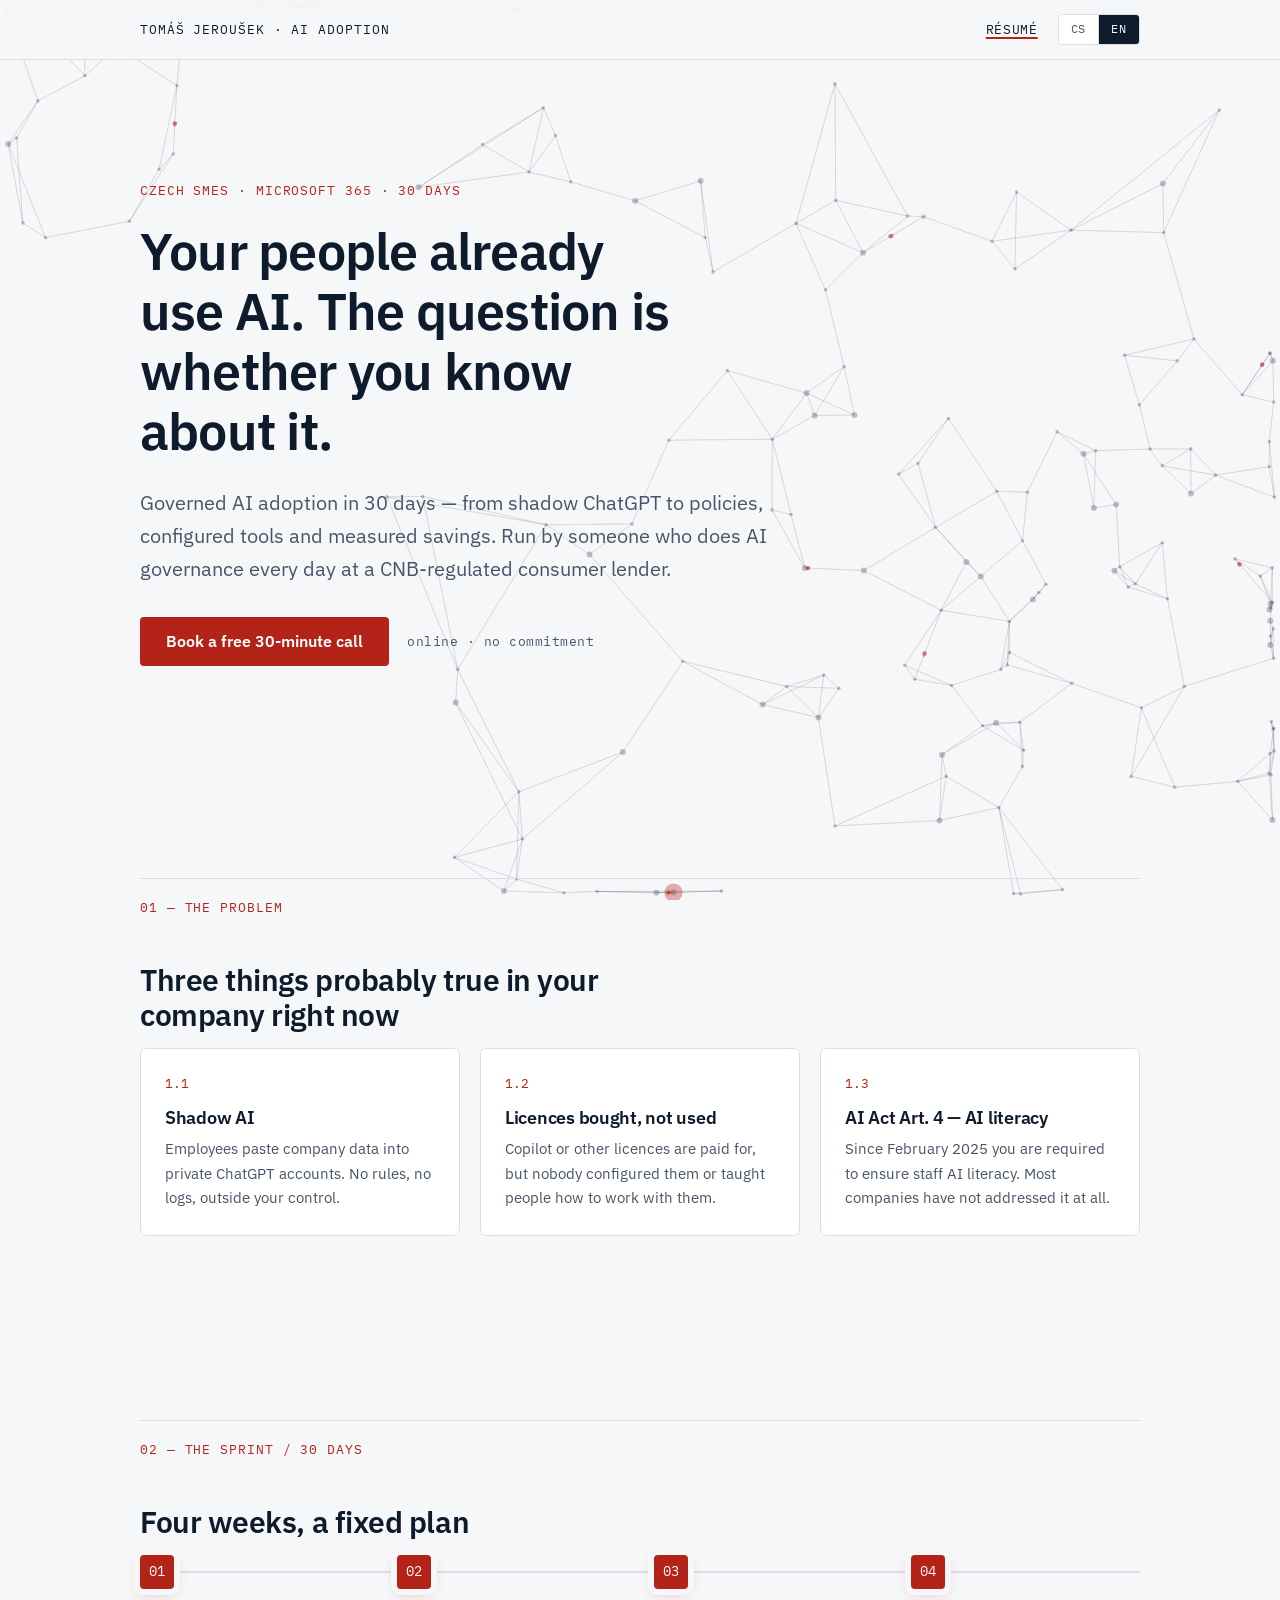
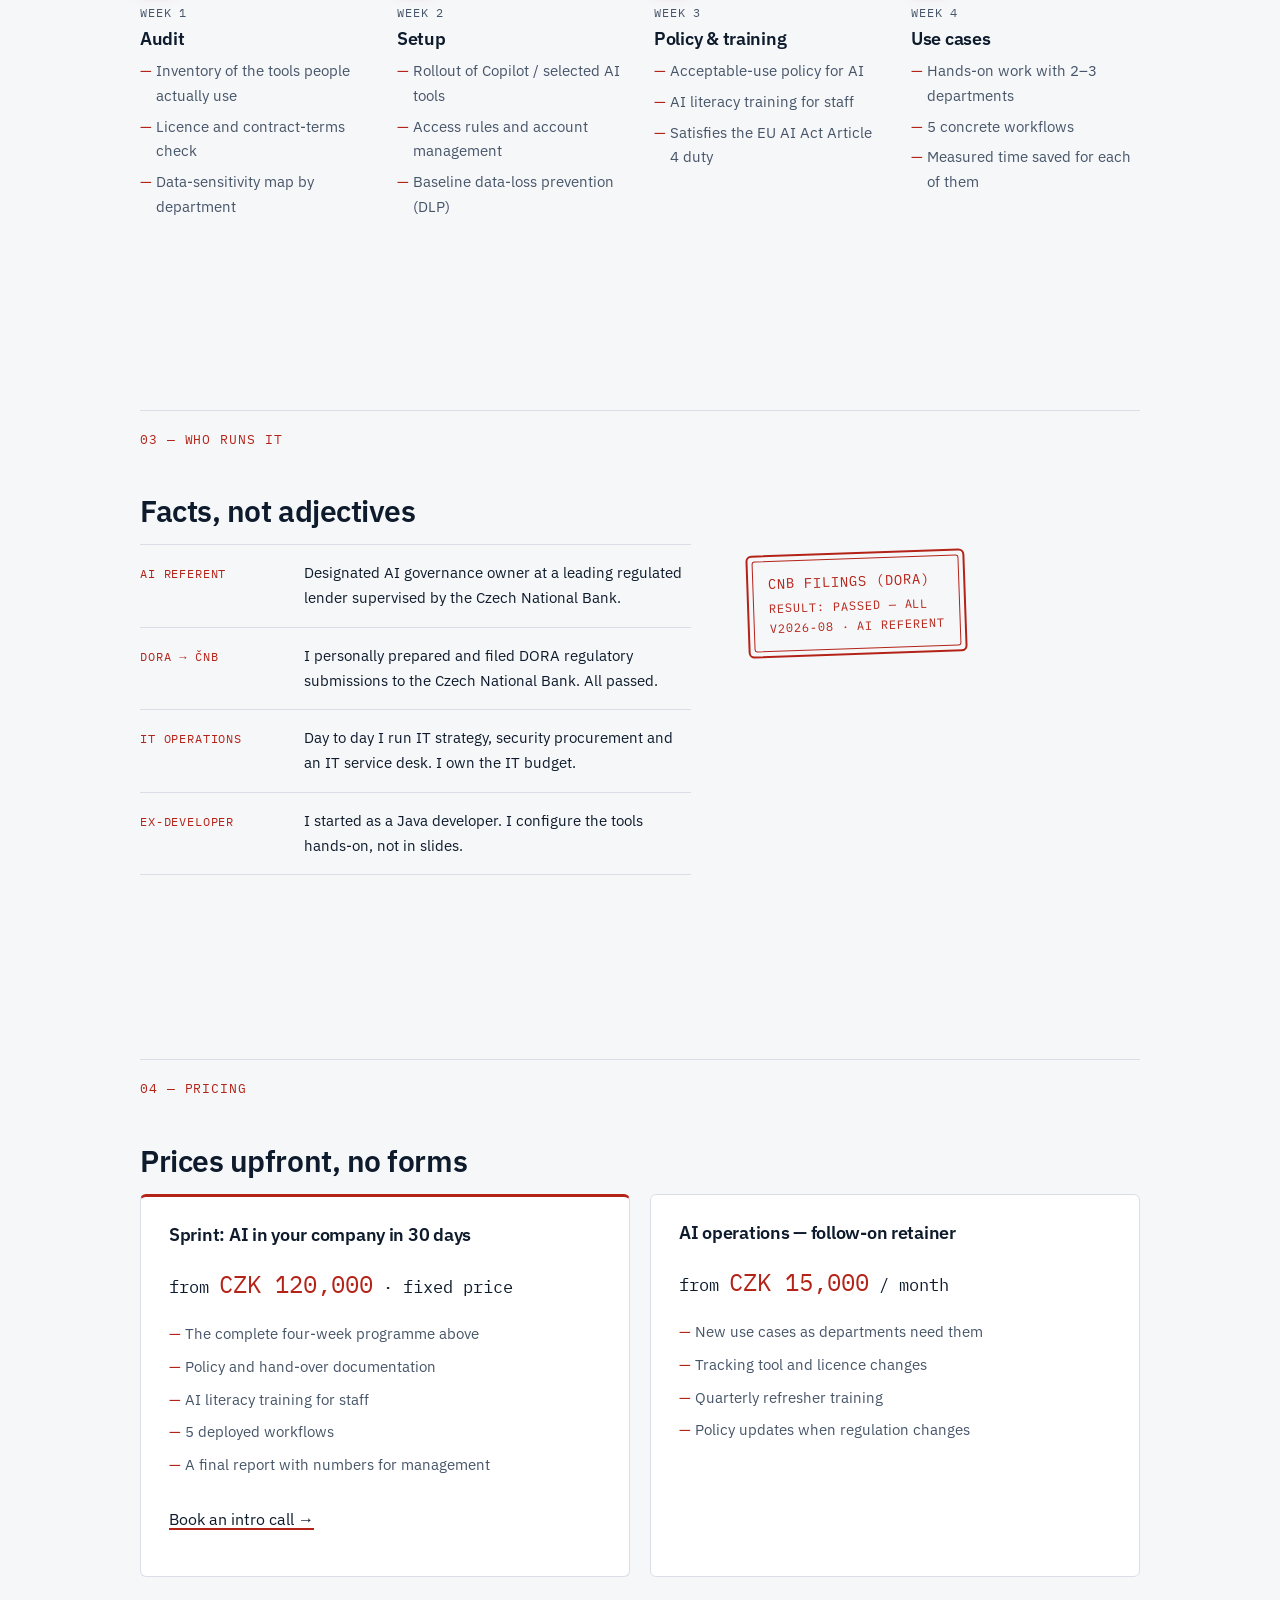
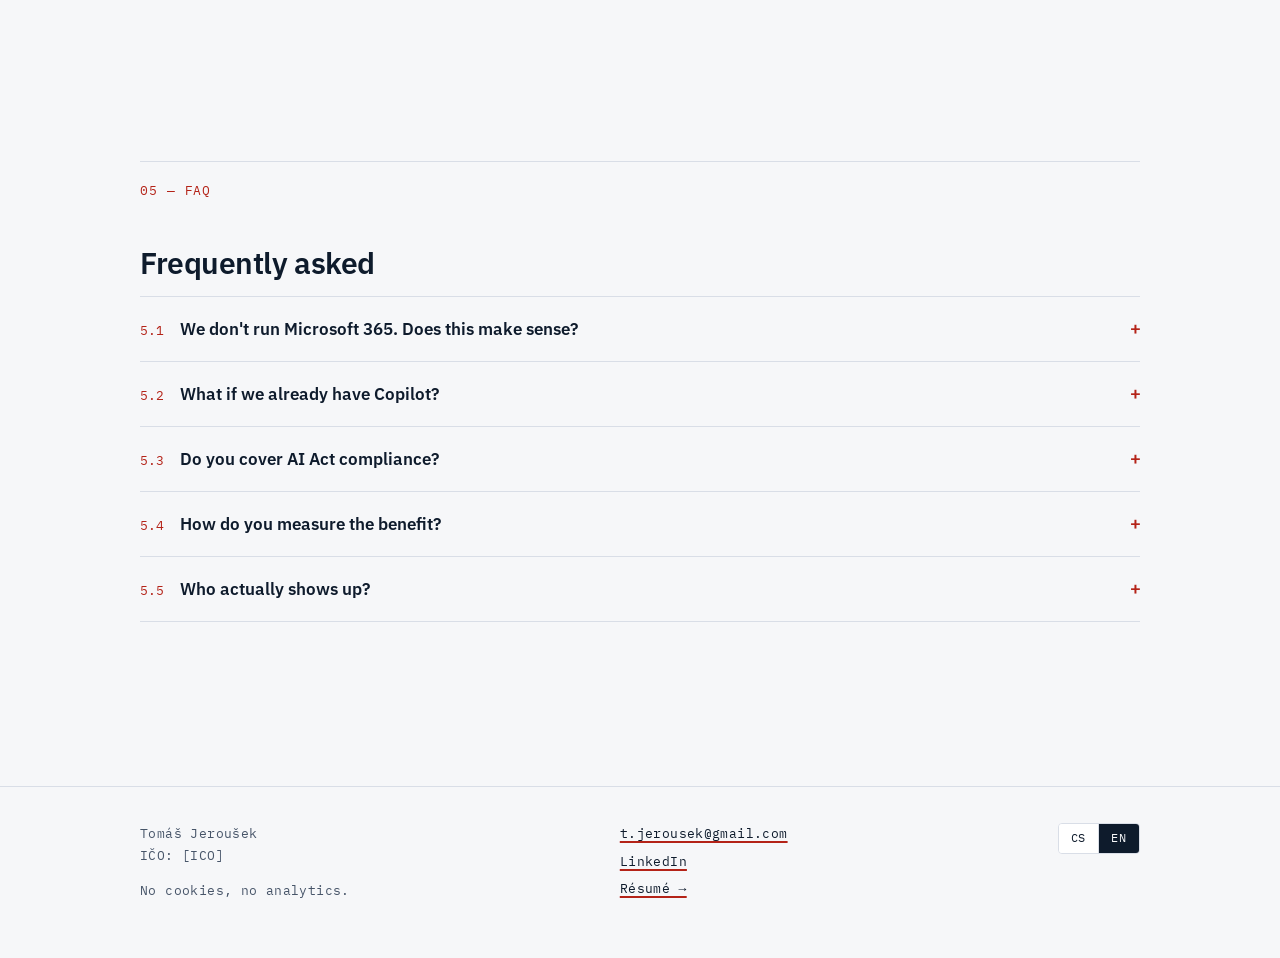
==== en/index.html @ 9163724e "Signature-density neural background; English version on /en/ URLs Background (assets/mind.js): ~2x n" ====
<!DOCTYPE html>
<html lang="en">
<head>
  <meta charset="utf-8">
  <meta name="viewport" content="width=device-width, initial-scale=1">
  <title data-cs="AI ve firmě za 30 dní — Tomáš Jeroušek" data-en="AI in your company in 30 days — Tomáš Jeroušek">AI in your company in 30 days — Tomáš Jeroušek</title>
  <meta name="description" data-cs="Fixní čtyřtýdenní sprint: audit používání AI, nasazení nástrojů a přístupová pravidla, směrnice a školení podle AI Actu, měřitelné use cases. Vede Tomáš Jeroušek, AI Referent ČNB-regulované úvěrové společnosti." data-en="A fixed-price four-week sprint: AI usage audit, tool rollout and access controls, AI Act policy and training, measurable use cases. Run by Tomáš Jeroušek, AI governance owner at a CNB-regulated lender." content="A fixed-price four-week sprint: AI usage audit, tool rollout and access controls, AI Act policy and training, measurable use cases. Run by Tomáš Jeroušek, AI governance owner at a CNB-regulated lender.">
  <meta name="author" content="Tomáš Jeroušek">
  <meta name="theme-color" content="#F6F7F9">
  <link rel="canonical" href="https://adamantinestudios.github.io/personal_web/en/">
  <meta property="og:type" content="website">
  <meta property="og:title" content="AI in your company in 30 days — Tomáš Jeroušek">
  <meta property="og:description" content="A fixed-price four-week sprint: AI usage audit, tool rollout and access controls, AI Act policy and training, measurable use cases. Run by Tomáš Jeroušek, AI governance owner at a CNB-regulated lender.">
  <meta property="og:url" content="https://adamantinestudios.github.io/personal_web/en/">
  <meta property="og:image" content="https://adamantinestudios.github.io/personal_web/og.png">
  <meta property="og:image:width" content="1200">
  <meta property="og:image:height" content="630">
  <meta property="og:image:alt" content="AI in your company in 30 days — Tomáš Jeroušek">
  <meta property="og:locale" content="en_US">
  <meta property="og:locale:alternate" content="cs_CZ">
  <link rel="icon" type="image/svg+xml" href="../favicon.svg">
  <link rel="alternate" hreflang="cs" href="https://adamantinestudios.github.io/personal_web/">
  <link rel="alternate" hreflang="en" href="https://adamantinestudios.github.io/personal_web/en/">
  <link rel="alternate" hreflang="x-default" href="https://adamantinestudios.github.io/personal_web/">
  <link rel="stylesheet" href="../assets/site.css">
  <script type="application/ld+json">
  {
    "@context": "https://schema.org",
    "@graph": [
      {
        "@type": "Person",
        "@id": "https://adamantinestudios.github.io/personal_web/#person",
        "name": "Tomáš Jeroušek",
        "jobTitle": "Konzultant zavádění AI",
        "email": "mailto:t.jerousek@gmail.com",
        "url": "https://adamantinestudios.github.io/personal_web/",
        "knowsLanguage": ["cs", "en"],
        "workLocation": [
          { "@type": "Place", "address": { "@type": "PostalAddress", "addressLocality": "Plzeň", "addressCountry": "CZ" } },
          { "@type": "Place", "address": { "@type": "PostalAddress", "addressLocality": "Praha", "addressCountry": "CZ" } }
        ]
      },
      {
        "@type": "Service",
        "name": "AI ve firmě za 30 dní",
        "serviceType": "Zavedení a governance AI ve firmě",
        "description": "Fixní čtyřtýdenní sprint pro české SME: audit používání AI, nasazení nástrojů, směrnice a školení podle AI Actu, měřitelné use cases.",
        "provider": { "@id": "https://adamantinestudios.github.io/personal_web/#person" },
        "areaServed": { "@type": "Country", "name": "Česko" },
        "inLanguage": "en",
        "offers": [
          {
            "@type": "Offer",
            "name": "Sprint — AI ve firmě za 30 dní",
            "priceSpecification": { "@type": "PriceSpecification", "minPrice": 120000, "priceCurrency": "CZK", "valueAddedTaxIncluded": false }
          },
          {
            "@type": "Offer",
            "name": "AI provoz — měsíční podpora",
            "priceSpecification": { "@type": "UnitPriceSpecification", "minPrice": 15000, "priceCurrency": "CZK", "unitCode": "MON", "valueAddedTaxIncluded": false }
          }
        ]
      }
    ]
  }
  </script>
</head>
<body>
  <canvas id="mind" class="mind" aria-hidden="true"></canvas>
  <a class="skip-link" href="#main"><span lang="cs">Přeskočit na obsah</span><span lang="en">Skip to content</span></a>

  <header class="topbar">
    <div class="container topbar-inner">
      <a class="brand" href="./">Tomáš Jeroušek · AI adoption</a>
      <nav class="topbar-nav" aria-label="Hlavní navigace / Main navigation">
        <a href="cv.html"><span lang="cs">Profesní CV</span><span lang="en">Résumé</span></a>
        <nav class="lang-switch" aria-label="Jazyk / Language">
          <a data-lang-link="cs" href="../">CS</a>
          <a data-lang-link="en" href="./" aria-current="true">EN</a>
        </nav>
      </nav>
    </div>
  </header>

  <main id="main">

    <!-- 1 · Hero -->
    <section class="hero">
      <div class="container">
        <span class="label"><span lang="cs">České SME · Microsoft 365 · 30 dní</span><span lang="en">Czech SMEs · Microsoft 365 · 30 days</span></span>
        <h1><span lang="cs">Vaši lidé už AI používají. Otázka je, jestli o&nbsp;tom víte.</span><span lang="en">Your people already use AI. The question is whether you know about it.</span></h1>
        <p class="hero-sub" lang="cs">Řízené zavedení AI do firmy za 30 dní — od stínového ChatGPT k&nbsp;pravidlům, nastaveným nástrojům a měřitelným úsporám. Vede člověk, který AI governance denně dělá v&nbsp;ČNB-regulované úvěrové společnosti.</p>
        <p class="hero-sub" lang="en">Governed AI adoption in 30 days — from shadow ChatGPT to policies, configured tools and measured savings. Run by someone who does AI governance every day at a CNB-regulated consumer lender.</p>
        <div class="hero-cta">
          <a class="btn" href="[CALENDLY_URL]"><span lang="cs">Rezervovat 30 minut zdarma</span><span lang="en">Book a free 30-minute call</span></a>
          <span class="hero-note"><span lang="cs">online · bez závazku</span><span lang="en">online · no commitment</span></span>
        </div>
      </div>
    </section>

    <!-- 2 · Problem -->
    <section class="section" aria-labelledby="h-problem">
      <div class="container">
        <div class="section-head">
          <span class="label"><span lang="cs">01 — Problém</span><span lang="en">01 — The problem</span></span>
        </div>
        <h2 id="h-problem"><span lang="cs">Tři věci, které teď pravděpodobně platí i&nbsp;u&nbsp;vás</span><span lang="en">Three things probably true in your company right now</span></h2>
        <ul class="cards-3">
          <li class="card">
            <span class="num">1.1</span>
            <h3><span lang="cs">Stínová AI</span><span lang="en">Shadow AI</span></h3>
            <p lang="cs">Zaměstnanci vkládají firemní data do soukromých ChatGPT účtů. Bez pravidel, bez logů, mimo vaši kontrolu.</p>
            <p lang="en">Employees paste company data into private ChatGPT accounts. No rules, no logs, outside your control.</p>
          </li>
          <li class="card">
            <span class="num">1.2</span>
            <h3><span lang="cs">Zaplacené licence leží ladem</span><span lang="en">Licences bought, not used</span></h3>
            <p lang="cs">Copilot nebo jiné licence jsou nakoupené, ale nikdo je nenastavil a nenaučil lidi s nimi pracovat.</p>
            <p lang="en">Copilot or other licences are paid for, but nobody configured them or taught people how to work with them.</p>
          </li>
          <li class="card">
            <span class="num">1.3</span>
            <h3><span lang="cs">AI Act čl. 4 — AI gramotnost</span><span lang="en">AI Act Art. 4 — AI literacy</span></h3>
            <p lang="cs">Od února 2025 máte povinnost zajistit AI gramotnost zaměstnanců. Většina firem ji zatím nijak neřeší.</p>
            <p lang="en">Since February 2025 you are required to ensure staff AI literacy. Most companies have not addressed it at all.</p>
          </li>
        </ul>
      </div>
    </section>

    <!-- 3 · Sprint -->
    <section class="section" aria-labelledby="h-sprint">
      <div class="container">
        <div class="section-head">
          <span class="label"><span lang="cs">02 — Sprint / 30 dní</span><span lang="en">02 — The sprint / 30 days</span></span>
        </div>
        <h2 id="h-sprint"><span lang="cs">Čtyři týdny, pevný plán</span><span lang="en">Four weeks, a fixed plan</span></h2>
        <ol class="timeline">
          <li class="tl-step" style="--i:0">
            <span class="tl-marker" aria-hidden="true">01</span>
            <span class="tl-week"><span lang="cs">Týden 1</span><span lang="en">Week 1</span></span>
            <h3>Audit</h3>
            <ul class="tl-list">
              <li lang="cs">Inventura nástrojů, které lidé reálně používají</li>
              <li lang="en">Inventory of the tools people actually use</li>
              <li lang="cs">Kontrola licencí a smluvních podmínek</li>
              <li lang="en">Licence and contract-terms check</li>
              <li lang="cs">Mapa citlivosti dat podle oddělení</li>
              <li lang="en">Data-sensitivity map by department</li>
            </ul>
          </li>
          <li class="tl-step" style="--i:1">
            <span class="tl-marker" aria-hidden="true">02</span>
            <span class="tl-week"><span lang="cs">Týden 2</span><span lang="en">Week 2</span></span>
            <h3><span lang="cs">Nasazení</span><span lang="en">Setup</span></h3>
            <ul class="tl-list">
              <li lang="cs">Rollout Copilotu / vybraných AI nástrojů</li>
              <li lang="en">Rollout of Copilot / selected AI tools</li>
              <li lang="cs">Přístupová pravidla a řízení účtů</li>
              <li lang="en">Access rules and account management</li>
              <li lang="cs">Základní ochrana proti úniku dat (DLP)</li>
              <li lang="en">Baseline data-loss prevention (DLP)</li>
            </ul>
          </li>
          <li class="tl-step" style="--i:2">
            <span class="tl-marker" aria-hidden="true">03</span>
            <span class="tl-week"><span lang="cs">Týden 3</span><span lang="en">Week 3</span></span>
            <h3><span lang="cs">Pravidla a školení</span><span lang="en">Policy &amp; training</span></h3>
            <ul class="tl-list">
              <li lang="cs">Směrnice přijatelného užití AI</li>
              <li lang="en">Acceptable-use policy for AI</li>
              <li lang="cs">Školení AI gramotnosti pro zaměstnance</li>
              <li lang="en">AI literacy training for staff</li>
              <li lang="cs">Plní povinnost dle čl. 4 AI Actu</li>
              <li lang="en">Satisfies the EU AI Act Article 4 duty</li>
            </ul>
          </li>
          <li class="tl-step" style="--i:3">
            <span class="tl-marker" aria-hidden="true">04</span>
            <span class="tl-week"><span lang="cs">Týden 4</span><span lang="en">Week 4</span></span>
            <h3>Use cases</h3>
            <ul class="tl-list">
              <li lang="cs">Práce ve 2–3 odděleních přímo s týmy</li>
              <li lang="en">Hands-on work with 2–3 departments</li>
              <li lang="cs">5 konkrétních pracovních postupů</li>
              <li lang="en">5 concrete workflows</li>
              <li lang="cs">Změřený ušetřený čas u každého z nich</li>
              <li lang="en">Measured time saved for each of them</li>
            </ul>
          </li>
        </ol>
      </div>
    </section>

    <!-- 4 · Why me -->
    <section class="section" aria-labelledby="h-why">
      <div class="container">
        <div class="section-head">
          <span class="label"><span lang="cs">03 — Kdo to vede</span><span lang="en">03 — Who runs it</span></span>
        </div>
        <h2 id="h-why"><span lang="cs">Fakta místo přívlastků</span><span lang="en">Facts, not adjectives</span></h2>
        <div class="why-grid">
          <ul class="facts">
            <li>
              <span class="k">AI Referent</span>
              <p class="v" lang="cs">Jmenovaný vlastník AI governance v přední regulované úvěrové společnosti pod dohledem ČNB.</p>
              <p class="v" lang="en">Designated AI governance owner at a leading regulated lender supervised by the Czech National Bank.</p>
            </li>
            <li>
              <span class="k">DORA → ČNB</span>
              <p class="v" lang="cs">Regulatorní podání podle DORA jsem osobně připravil a podal na Českou národní banku. Všechna prošla.</p>
              <p class="v" lang="en">I personally prepared and filed DORA regulatory submissions to the Czech National Bank. All passed.</p>
            </li>
            <li>
              <span class="k"><span lang="cs">IT provoz</span><span lang="en">IT operations</span></span>
              <p class="v" lang="cs">Denně řídím IT strategii, nákup bezpečnostních řešení a IT service desk. Vlastním IT rozpočet.</p>
              <p class="v" lang="en">Day to day I run IT strategy, security procurement and an IT service desk. I own the IT budget.</p>
            </li>
            <li>
              <span class="k">Ex-developer</span>
              <p class="v" lang="cs">Začínal jsem jako vývojář v&nbsp;Javě. Nástroje nastavuji rukama, ne slajdy.</p>
              <p class="v" lang="en">I started as a Java developer. I configure the tools hands-on, not in slides.</p>
            </li>
          </ul>
          <aside class="stamp" role="note" aria-label="ČNB podání (DORA): prošlo / CNB filings (DORA): passed">
            <span class="stamp-title"><span lang="cs">ČNB podání (DORA)</span><span lang="en">CNB filings (DORA)</span></span>
            <span lang="cs">výsledek: prošlo — vše</span><span lang="en">result: passed — all</span><br>
            v2026-08 · AI Referent
          </aside>
        </div>
      </div>
    </section>

    <!-- 5 · Pricing -->
    <section class="section" aria-labelledby="h-pricing">
      <div class="container">
        <div class="section-head">
          <span class="label"><span lang="cs">04 — Cena</span><span lang="en">04 — Pricing</span></span>
        </div>
        <h2 id="h-pricing"><span lang="cs">Ceny rovnou, bez formuláře</span><span lang="en">Prices upfront, no forms</span></h2>
        <div class="pricing-grid">
          <article class="price-card price-card--featured">
            <h3><span lang="cs">Sprint: AI ve firmě za 30 dní</span><span lang="en">Sprint: AI in your company in 30 days</span></h3>
            <span class="price"><span lang="cs">od <strong>120 000 Kč</strong> · fixní cena</span><span lang="en">from <strong>CZK 120,000</strong> · fixed price</span></span>
            <ul>
              <li lang="cs">Kompletní čtyřtýdenní program výše</li>
              <li lang="en">The complete four-week programme above</li>
              <li lang="cs">Směrnice a dokumentace k předání</li>
              <li lang="en">Policy and hand-over documentation</li>
              <li lang="cs">Školení AI gramotnosti pro zaměstnance</li>
              <li lang="en">AI literacy training for staff</li>
              <li lang="cs">5 nasazených pracovních postupů</li>
              <li lang="en">5 deployed workflows</li>
              <li lang="cs">Závěrečná zpráva s čísly pro vedení</li>
              <li lang="en">A final report with numbers for management</li>
            </ul>
            <p class="cta-line"><a href="[CALENDLY_URL]"><span lang="cs">Rezervovat úvodní hovor →</span><span lang="en">Book an intro call →</span></a></p>
          </article>
          <article class="price-card">
            <h3><span lang="cs">AI provoz — návazná podpora</span><span lang="en">AI operations — follow-on retainer</span></h3>
            <span class="price"><span lang="cs">od <strong>15 000 Kč</strong> / měsíc</span><span lang="en">from <strong>CZK 15,000</strong> / month</span></span>
            <ul>
              <li lang="cs">Nové use cases podle potřeb oddělení</li>
              <li lang="en">New use cases as departments need them</li>
              <li lang="cs">Sledování změn nástrojů a licencí</li>
              <li lang="en">Tracking tool and licence changes</li>
              <li lang="cs">Čtvrtletní doškolení</li>
              <li lang="en">Quarterly refresher training</li>
              <li lang="cs">Aktualizace směrnic při změně předpisů</li>
              <li lang="en">Policy updates when regulation changes</li>
            </ul>
          </article>
        </div>
      </div>
    </section>

    <!-- 6 · FAQ -->
    <section class="section" aria-labelledby="h-faq">
      <div class="container">
        <div class="section-head">
          <span class="label">05 — FAQ</span>
        </div>
        <h2 id="h-faq"><span lang="cs">Časté otázky</span><span lang="en">Frequently asked</span></h2>
        <div class="faq">
          <details>
            <summary><span class="num">5.1</span><span lang="cs">Nemáme Microsoft 365. Dává to smysl?</span><span lang="en">We don't run Microsoft 365. Does this make sense?</span></summary>
            <p class="faq-body" lang="cs">Ano. Sprint je stavěný primárně pro Microsoft 365, ale audit a pravidla fungují nad jakýmkoli prostředím. Nastavení nástrojů přizpůsobím tomu, co máte — Google Workspace i on-premise.</p>
            <p class="faq-body" lang="en">Yes. The sprint is built primarily for Microsoft 365, but the audit and the policy work over any environment. Tool setup adapts to what you have — Google Workspace or on-premise.</p>
          </details>
          <details>
            <summary><span class="num">5.2</span><span lang="cs">Co když už Copilot máme?</span><span lang="en">What if we already have Copilot?</span></summary>
            <p class="faq-body" lang="cs">Tím líp — přeskočíme nákup a jdeme rovnou na nastavení, pravidla a use cases. Sprint se zkrátí a cena se upraví.</p>
            <p class="faq-body" lang="en">Even better — we skip procurement and go straight to configuration, policy and use cases. The sprint shortens and the price adjusts.</p>
          </details>
          <details>
            <summary><span class="num">5.3</span><span lang="cs">Řešíte i AI Act compliance?</span><span lang="en">Do you cover AI Act compliance?</span></summary>
            <p class="faq-body" lang="cs">Sprint pokrývá povinnost AI gramotnosti podle čl. 4 a přijatelné užití AI. Klasifikaci vysoce rizikových systémů a právní stanoviska dělám s vaším právníkem, ne místo něj.</p>
            <p class="faq-body" lang="en">The sprint covers the Article 4 literacy duty and acceptable use of AI. High-risk system classification and legal opinions I do together with your lawyer, not instead of them.</p>
          </details>
          <details>
            <summary><span class="num">5.4</span><span lang="cs">Jak měříte přínos?</span><span lang="en">How do you measure the benefit?</span></summary>
            <p class="faq-body" lang="cs">U každého use case změříme čas před a po na konkrétním úkolu konkrétního člověka. Do závěrečné zprávy jdou minuty a koruny, ne dojmy.</p>
            <p class="faq-body" lang="en">For every use case we time the task before and after with the actual person doing it. The final report shows minutes and crowns, not impressions.</p>
          </details>
          <details>
            <summary><span class="num">5.5</span><span lang="cs">Kdo fyzicky přijde k nám?</span><span lang="en">Who actually shows up?</span></summary>
            <p class="faq-body" lang="cs">Já. Žádní junioři, žádné subdodávky. Audit a&nbsp;školení probíhají u&nbsp;vás (Plzeň, Praha a okolí), zbytek online.</p>
            <p class="faq-body" lang="en">I do. No juniors, no subcontracting. The audit and the training happen on site (Pilsen, Prague and nearby), the rest online.</p>
          </details>
        </div>
      </div>
    </section>

  </main>

  <footer class="footer">
    <div class="container">
      <div class="footer-grid">
        <div>
          <p>Tomáš Jeroušek<br>IČO: [ICO]</p>
          <p class="trust"><span lang="cs">Žádné cookies, žádná analytika.</span><span lang="en">No cookies, no analytics.</span></p>
        </div>
        <ul>
          <li><a href="mailto:t.jerousek@gmail.com">t.jerousek@gmail.com</a></li>
          <li><a href="[LINKEDIN_URL]" rel="me">LinkedIn</a></li>
          <li><a href="cv.html"><span lang="cs">Profesní CV →</span><span lang="en">Résumé →</span></a></li>
        </ul>
        <div class="lang-switch">
          <a data-lang-link="cs" href="../">CS</a>
          <a data-lang-link="en" href="./" aria-current="true">EN</a>
        </div>
      </div>
    </div>
  </footer>

  <script>
    (function () {
      var tl = document.querySelector(".timeline");
      if (tl && "IntersectionObserver" in window && !matchMedia("(prefers-reduced-motion: reduce)").matches) {
        tl.classList.add("will-animate");
        var io = new IntersectionObserver(function (entries) {
          entries.forEach(function (entry) {
            if (entry.isIntersecting) { tl.classList.add("in"); io.disconnect(); }
          });
        }, { threshold: 0.15 });
        io.observe(tl);
      }
    })();
  </script>
  <script src="../assets/mind.js"></script>
</body>
</html>
---- assets/site.css ----
/* ============================================================
   tomasjerousek — design system
   Concept: a technical document that passed an audit.
   Paper surface, hairline rules, numbered sections, mono
   metadata, one red approval stamp. No dark mode by design.
   ============================================================ */

/* ---------- tokens ---------- */
:root {
  --paper: #F6F7F9;
  --card: #FFFFFF;
  --ink: #0E1B2C;
  --muted: #475569;
  --rule: #D9DEE7;
  --accent: #B42318;
  --accent-deep: #8F1B12;
  --sans: "IBM Plex Sans", -apple-system, "Segoe UI", Roboto, "Helvetica Neue", Arial, sans-serif;
  --mono: "IBM Plex Mono", ui-monospace, "SF Mono", "Cascadia Mono", Consolas, monospace;
  --maxw: 1080px;
  --pad: clamp(20px, 5vw, 40px);
}

/* ---------- fonts (self-hosted, Fontsource 5.3.0, SIL OFL) ---------- */
@font-face {
  font-family: "IBM Plex Sans";
  font-style: normal; font-weight: 400; font-display: swap;
  src: url("fonts/ibm-plex-sans-latin-400-normal.woff2") format("woff2");
  unicode-range: U+0000-00FF, U+0131, U+0152-0153, U+02BB-02BC, U+02C6, U+02DA, U+02DC, U+0304, U+0308, U+0329, U+2000-206F, U+20AC, U+2122, U+2191, U+2193, U+2212, U+2215, U+FEFF, U+FFFD;
}
@font-face {
  font-family: "IBM Plex Sans";
  font-style: normal; font-weight: 400; font-display: swap;
  src: url("fonts/ibm-plex-sans-latin-ext-400-normal.woff2") format("woff2");
  unicode-range: U+0100-02BA, U+02BD-02C5, U+02C7-02CC, U+02CE-02D7, U+02DD-02FF, U+0304, U+0308, U+0329, U+1D00-1DBF, U+1E00-1EFF, U+20A0-20AB, U+20AD-20C0, U+2113, U+2C60-2C7F, U+A720-A7FF;
}
@font-face {
  font-family: "IBM Plex Sans";
  font-style: normal; font-weight: 600; font-display: swap;
  src: url("fonts/ibm-plex-sans-latin-600-normal.woff2") format("woff2");
  unicode-range: U+0000-00FF, U+0131, U+0152-0153, U+02BB-02BC, U+02C6, U+02DA, U+02DC, U+0304, U+0308, U+0329, U+2000-206F, U+20AC, U+2122, U+2191, U+2193, U+2212, U+2215, U+FEFF, U+FFFD;
}
@font-face {
  font-family: "IBM Plex Sans";
  font-style: normal; font-weight: 600; font-display: swap;
  src: url("fonts/ibm-plex-sans-latin-ext-600-normal.woff2") format("woff2");
  unicode-range: U+0100-02BA, U+02BD-02C5, U+02C7-02CC, U+02CE-02D7, U+02DD-02FF, U+0304, U+0308, U+0329, U+1D00-1DBF, U+1E00-1EFF, U+20A0-20AB, U+20AD-20C0, U+2113, U+2C60-2C7F, U+A720-A7FF;
}
@font-face {
  font-family: "IBM Plex Mono";
  font-style: normal; font-weight: 400; font-display: swap;
  src: url("fonts/ibm-plex-mono-latin-400-normal.woff2") format("woff2");
  unicode-range: U+0000-00FF, U+0131, U+0152-0153, U+02BB-02BC, U+02C6, U+02DA, U+02DC, U+0304, U+0308, U+0329, U+2000-206F, U+20AC, U+2122, U+2191, U+2193, U+2212, U+2215, U+FEFF, U+FFFD;
}
@font-face {
  font-family: "IBM Plex Mono";
  font-style: normal; font-weight: 400; font-display: swap;
  src: url("fonts/ibm-plex-mono-latin-ext-400-normal.woff2") format("woff2");
  unicode-range: U+0100-02BA, U+02BD-02C5, U+02C7-02CC, U+02CE-02D7, U+02DD-02FF, U+0304, U+0308, U+0329, U+1D00-1DBF, U+1E00-1EFF, U+20A0-20AB, U+20AD-20C0, U+2113, U+2C60-2C7F, U+A720-A7FF;
}

/* ---------- language visibility ----------
   Content is tagged lang="cs" / lang="en" on leaf elements.
   The root lang attribute decides which set renders. */
html[lang="cs"] :lang(en) { display: none; }
html[lang="en"] :lang(cs) { display: none; }

/* ---------- base ---------- */
*, *::before, *::after { box-sizing: border-box; }
html { -webkit-text-size-adjust: 100%; }
body {
  margin: 0;
  background: var(--paper);
  color: var(--ink);
  font-family: var(--sans);
  font-size: 16px;
  line-height: 1.65;
  font-feature-settings: "kern";
  text-rendering: optimizeLegibility;
}
::selection { background: var(--ink); color: var(--paper); }

h1, h2, h3 { font-weight: 600; line-height: 1.15; letter-spacing: -0.015em; margin: 0 0 0.5em; }
h1 { font-size: clamp(2rem, 1.2rem + 4vw, 3.25rem); max-width: 18ch; }
h2 { font-size: clamp(1.4rem, 1.1rem + 1.5vw, 1.9rem); max-width: 30ch; }
h3 { font-size: 1.125rem; }
p, ul, ol { margin: 0 0 1em; }
p { max-width: 65ch; }
img { max-width: 100%; height: auto; }

a { color: var(--ink); text-decoration: underline; text-decoration-color: var(--accent); text-decoration-thickness: 1.5px; text-underline-offset: 3px; transition: color 120ms ease, text-underline-offset 120ms ease; }
a:hover { color: var(--accent); text-underline-offset: 4px; }
:focus-visible { outline: 2px solid var(--accent); outline-offset: 2px; border-radius: 2px; }

.container { max-width: var(--maxw); margin-inline: auto; padding-inline: var(--pad); }

.visually-hidden {
  position: absolute; width: 1px; height: 1px; margin: -1px;
  padding: 0; overflow: hidden; clip: rect(0 0 0 0); white-space: nowrap; border: 0;
}
.skip-link {
  position: absolute; left: var(--pad); top: -48px; z-index: 10;
  background: var(--ink); color: var(--paper); padding: 8px 14px;
  font-family: var(--mono); font-size: 0.8125rem; text-decoration: none;
  transition: top 120ms ease;
}
.skip-link:focus { top: 8px; color: var(--paper); z-index: 60; }

/* mono label — the document metadata voice */
.label {
  font-family: var(--mono);
  font-size: 0.8125rem;
  text-transform: uppercase;
  letter-spacing: 0.07em;
  color: var(--accent);
}

/* ---------- ambient background canvas ---------- */
.mind {
  position: fixed; inset: 0; z-index: -1;
  width: 100%; height: 100%;
  pointer-events: none;
}

/* ---------- topbar ---------- */
.topbar {
  position: sticky; top: 0; z-index: 50;
  border-bottom: 1px solid var(--rule);
  background: rgba(246, 247, 249, 0.86);
  -webkit-backdrop-filter: blur(10px);
  backdrop-filter: blur(10px);
}
.topbar-inner {
  display: flex; align-items: center; justify-content: space-between;
  gap: 16px; padding-block: 14px; flex-wrap: wrap;
}
.brand {
  font-family: var(--mono); font-size: 0.8125rem; letter-spacing: 0.07em;
  text-transform: uppercase; text-decoration: none; color: var(--ink);
}
.brand:hover { color: var(--accent); }
.topbar-nav { display: flex; align-items: center; gap: 20px; }
.topbar-nav a { font-family: var(--mono); font-size: 0.8125rem; letter-spacing: 0.05em; text-transform: uppercase; }

/* language switch — plain links between the cs (/) and en (/en/) trees */
.lang-switch { display: inline-flex; border: 1px solid var(--rule); border-radius: 4px; overflow: hidden; }
.lang-switch a {
  display: block;
  background: var(--card); color: var(--muted);
  font-family: var(--mono); font-size: 0.75rem; letter-spacing: 0.07em;
  padding: 6px 12px; line-height: 1.4;
  text-decoration: none; transition: color 120ms ease;
}
.lang-switch a + a { border-left: 1px solid var(--rule); }
.lang-switch a[aria-current="true"] { background: var(--ink); color: var(--paper); }
.lang-switch a:hover:not([aria-current="true"]) { color: var(--ink); }

/* ---------- sections ---------- */
.section { padding-block: clamp(56px, 9vw, 92px); }
.section-head {
  border-top: 1px solid var(--rule);
  padding-top: 18px;
  margin-bottom: clamp(28px, 5vw, 44px);
  display: flex; align-items: baseline; justify-content: space-between; gap: 16px; flex-wrap: wrap;
}

/* ---------- hero ---------- */
.hero { padding-block: clamp(64px, 11vw, 120px); }
.hero .label { display: block; margin-bottom: 20px; }
.hero-sub { font-size: clamp(1.05rem, 1rem + 0.5vw, 1.25rem); color: var(--muted); max-width: 56ch; margin-block: 20px 32px; }
.hero-cta { display: flex; align-items: center; gap: 18px; flex-wrap: wrap; }
.hero-note { font-family: var(--mono); font-size: 0.8125rem; color: var(--muted); letter-spacing: 0.04em; }

/* ---------- buttons ---------- */
.btn {
  display: inline-block;
  background: var(--accent); color: #fff;
  font-weight: 600; font-size: 1rem; line-height: 1.3;
  padding: 14px 26px; border-radius: 4px;
  text-decoration: none; border: 0; cursor: pointer;
  transition: background 140ms ease, transform 140ms ease, box-shadow 140ms ease;
}
.btn:hover {
  background: var(--accent-deep); color: #fff;
  transform: translateY(-1px);
  box-shadow: 0 8px 22px rgba(180, 35, 24, 0.24);
}
.btn:active { transform: none; box-shadow: none; }
.btn-ghost {
  display: inline-block;
  background: transparent; color: var(--ink);
  font-weight: 600; font-size: 0.9375rem;
  padding: 12px 22px; border: 1px solid var(--ink); border-radius: 4px;
  text-decoration: none; cursor: pointer;
}
.btn-ghost:hover { border-color: var(--accent); color: var(--accent); }

/* ---------- problem cards ---------- */
.cards-3 { display: grid; grid-template-columns: repeat(3, 1fr); gap: 20px; padding: 0; margin: 0; list-style: none; }
.card {
  background: var(--card); border: 1px solid var(--rule); border-radius: 6px;
  padding: 24px;
  transition: transform 160ms ease, box-shadow 160ms ease, border-color 160ms ease;
}
.card:hover {
  transform: translateY(-2px);
  border-color: #C7D0DB;
  box-shadow: 0 8px 28px rgba(14, 27, 44, 0.07);
}
.card .num { font-family: var(--mono); font-size: 0.8125rem; color: var(--accent); display: block; margin-bottom: 14px; }
.card h3 { margin-bottom: 8px; }
.card p { color: var(--muted); font-size: 0.9375rem; margin: 0; }

/* ---------- timeline (the centerpiece) ---------- */
.timeline {
  list-style: none; margin: 0; padding: 0;
  position: relative;
  display: grid; grid-template-columns: repeat(4, 1fr); gap: 28px;
}
.timeline::before {
  content: ""; position: absolute; z-index: 0;
  top: 16px; left: 0; right: 0; height: 2px;
  background: var(--rule);
}
.tl-step { position: relative; z-index: 1; }
.tl-marker {
  width: 34px; height: 34px;
  display: grid; place-items: center;
  background: var(--accent); color: #fff;
  font-family: var(--mono); font-size: 0.875rem;
  border-radius: 4px;
  margin-bottom: 14px;
  box-shadow: 0 0 0 6px var(--paper), 0 4px 14px rgba(180, 35, 24, 0.28);
}
.tl-week { display: block; font-family: var(--mono); font-size: 0.75rem; text-transform: uppercase; letter-spacing: 0.07em; color: var(--muted); margin-bottom: 6px; }
.tl-step h3 { margin-bottom: 10px; }
.tl-list { list-style: none; margin: 0; padding: 0; }
.tl-list li {
  font-size: 0.9375rem; color: var(--muted);
  padding-left: 16px; position: relative; margin-bottom: 6px;
}
.tl-list li::before { content: "—"; position: absolute; left: 0; color: var(--accent); }

/* scroll reveal — applied only when JS + motion allowed */
.timeline.will-animate::before { transform: scaleX(0); transform-origin: left; }
.timeline.will-animate .tl-step { opacity: 0; transform: translateY(12px); }
.timeline.will-animate.in::before { transform: none; transition: transform 600ms ease; }
.timeline.will-animate.in .tl-step {
  opacity: 1; transform: none;
  transition: opacity 500ms ease, transform 500ms ease;
  transition-delay: calc(150ms + var(--i) * 110ms);
}

/* ---------- why me ---------- */
.why-grid { display: grid; grid-template-columns: minmax(0, 1.4fr) minmax(0, 1fr); gap: clamp(28px, 5vw, 56px); align-items: start; }
.facts { list-style: none; margin: 0; padding: 0; }
.facts li { border-top: 1px solid var(--rule); padding-block: 16px; display: grid; grid-template-columns: 150px minmax(0, 1fr); gap: 14px; }
.facts li:last-child { border-bottom: 1px solid var(--rule); }
.facts .k { font-family: var(--mono); font-size: 0.75rem; text-transform: uppercase; letter-spacing: 0.07em; color: var(--accent); padding-top: 3px; }
.facts .v { margin: 0; font-size: 0.9375rem; }

/* the approval stamp — the one signature element */
.stamp {
  position: relative;
  width: max-content; max-width: 100%;
  padding: 16px 20px;
  border: 2px solid var(--accent); border-radius: 6px;
  transform: rotate(-2deg);
  color: var(--accent);
  font-family: var(--mono); font-size: 0.75rem;
  text-transform: uppercase; letter-spacing: 0.08em; line-height: 1.7;
  background: transparent;
  margin-top: 8px;
}
.stamp::before {
  content: ""; position: absolute; inset: 4px;
  border: 1px solid var(--accent); border-radius: 3px;
  pointer-events: none;
}
.stamp .stamp-title { display: block; font-size: 0.875rem; margin-bottom: 2px; }

/* ---------- pricing ---------- */
.pricing-grid { display: grid; grid-template-columns: repeat(2, 1fr); gap: 20px; }
.price-card {
  background: var(--card); border: 1px solid var(--rule); border-radius: 6px;
  padding: 28px; display: flex; flex-direction: column;
  transition: transform 160ms ease, box-shadow 160ms ease, border-color 160ms ease;
}
.price-card:hover {
  transform: translateY(-2px);
  border-color: #C7D0DB;
  box-shadow: 0 8px 28px rgba(14, 27, 44, 0.07);
}
.price-card--featured { border-top: 3px solid var(--accent); }
.price-card .price { font-family: var(--mono); font-size: 1.0625rem; color: var(--ink); display: block; margin-block: 10px 18px; }
.price-card .price strong { font-size: 1.5rem; font-weight: 400; color: var(--accent); }
.price-card ul { list-style: none; margin: 0 0 20px; padding: 0; }
.price-card ul li { padding-left: 16px; position: relative; font-size: 0.9375rem; color: var(--muted); margin-bottom: 8px; }
.price-card ul li::before { content: "—"; position: absolute; left: 0; color: var(--accent); }
.price-card .cta-line { margin-top: auto; }

/* ---------- FAQ ---------- */
.faq { border-top: 1px solid var(--rule); }
.faq details { border-bottom: 1px solid var(--rule); }
.faq summary {
  list-style: none; cursor: pointer;
  display: flex; align-items: baseline; gap: 16px;
  padding-block: 18px;
  font-weight: 600; font-size: 1.0625rem;
}
.faq summary::-webkit-details-marker { display: none; }
.faq summary { transition: color 120ms ease; }
.faq summary:hover { color: var(--accent); }
.faq summary .num { font-family: var(--mono); font-size: 0.8125rem; font-weight: 400; color: var(--accent); flex: none; }
.faq summary::after { content: "+"; margin-left: auto; font-family: var(--mono); color: var(--accent); flex: none; }
.faq details[open] summary::after { content: "\2212"; }
.faq .faq-body { padding: 0 0 20px 37px; color: var(--muted); max-width: 60ch; }

/* ---------- footer ---------- */
.footer { border-top: 1px solid var(--rule); padding-block: 36px 44px; margin-top: clamp(40px, 8vw, 72px); }
.footer-grid { display: flex; justify-content: space-between; gap: 24px; flex-wrap: wrap; align-items: flex-start; }
.footer p, .footer li { font-family: var(--mono); font-size: 0.8125rem; color: var(--muted); letter-spacing: 0.03em; }
.footer ul { list-style: none; margin: 0; padding: 0; }
.footer li { margin-bottom: 6px; }
.footer a { color: var(--ink); }
.footer .trust { color: var(--muted); margin-top: 14px; }

/* ---------- portrait (document-photo treatment; used once a photo exists) ---------- */
.portrait { position: relative; width: min(300px, 70vw); }
.portrait img {
  display: block; width: 100%; height: auto;
  border: 1px solid var(--rule); border-radius: 6px;
  background: var(--card);
  filter: grayscale(12%) contrast(1.02);
}
.portrait figcaption {
  font-family: var(--mono); font-size: 0.6875rem;
  letter-spacing: 0.07em; text-transform: uppercase;
  color: var(--muted); margin-top: 8px;
}

/* ---------- CV page ---------- */
.cv-header { padding-block: clamp(48px, 8vw, 80px) clamp(28px, 5vw, 40px); }
.cv-header .doc-meta { font-family: var(--mono); font-size: 0.75rem; letter-spacing: 0.07em; text-transform: uppercase; color: var(--muted); margin-top: 18px; }
.print-row { margin-top: 20px; display: flex; align-items: center; gap: 12px; flex-wrap: wrap; }
.cv-contact { display: flex; gap: 10px 24px; flex-wrap: wrap; font-size: 0.9375rem; color: var(--muted); margin-top: 10px; padding: 0; list-style: none; }
.cv-section { padding-block: clamp(28px, 5vw, 44px); }
.cv-entry { border-top: 1px solid var(--rule); padding-block: 20px; display: grid; grid-template-columns: 170px minmax(0, 1fr); gap: 16px; }
.cv-entry .period { font-family: var(--mono); font-size: 0.8125rem; color: var(--muted); padding-top: 3px; }
.cv-entry h3 { margin-bottom: 2px; }
.cv-entry .org { color: var(--muted); font-size: 0.9375rem; margin-bottom: 10px; }
.cv-entry ul { margin: 0; padding-left: 18px; }
.cv-entry ul li { font-size: 0.9375rem; margin-bottom: 6px; }
.skills-grid { display: grid; grid-template-columns: repeat(2, 1fr); gap: 20px; }
.skill-group { border: 1px solid var(--rule); border-radius: 6px; background: var(--card); padding: 20px; }
.skill-group .k { display: block; font-family: var(--mono); font-size: 0.75rem; text-transform: uppercase; letter-spacing: 0.07em; color: var(--accent); margin-bottom: 10px; }
.skill-group p { margin: 0; font-size: 0.9375rem; color: var(--muted); }

/* ---------- responsive ---------- */
@media (max-width: 900px) {
  .timeline { grid-template-columns: 1fr; gap: 32px; }
  .timeline::before { top: 0; bottom: 0; left: 16px; right: auto; width: 2px; height: auto; }
  .timeline.will-animate::before { transform: scaleY(0); transform-origin: top; }
  .tl-step { padding-left: 52px; }
  .tl-marker { position: absolute; left: 0; top: 0; margin-bottom: 0; }
  .why-grid { grid-template-columns: 1fr; }
  .stamp { transform: rotate(-1.5deg); }
}
@media (max-width: 720px) {
  .cards-3, .pricing-grid, .skills-grid { grid-template-columns: 1fr; }
  .facts li { grid-template-columns: 1fr; gap: 4px; }
  .cv-entry { grid-template-columns: 1fr; gap: 6px; }
}

/* ---------- motion guard ---------- */
@media (prefers-reduced-motion: reduce) {
  *, *::before, *::after {
    transition-duration: 0.01ms !important;
    animation-duration: 0.01ms !important;
    animation-iteration-count: 1 !important;
    scroll-behavior: auto !important;
  }
}

/* ---------- print (cv.html only) ---------- */
@media print {
  @page { size: A4; margin: 13mm 15mm; }
  .mind { display: none !important; }
  body.page-cv { background: #fff; color: #000; font-size: 10.5pt; line-height: 1.45; }
  .page-cv .topbar, .page-cv .footer-nav, .page-cv .no-print, .page-cv .skip-link { display: none !important; }
  .page-cv .container { max-width: none; padding-inline: 0; }
  .page-cv .cv-header { padding-block: 0 6mm; }
  .page-cv a { color: inherit; text-decoration: none; }
  .page-cv .cv-section { padding-block: 4mm; }
  .page-cv .cv-entry, .page-cv .skill-group { break-inside: avoid; }
  .page-cv h2 { break-after: avoid; }
  .page-cv .doc-meta, .page-cv .cv-contact { color: #333; }
  .page-cv .footer { margin-top: 6mm; padding-block: 4mm 0; }
  .page-cv .label, .page-cv .skill-group .k { print-color-adjust: exact; -webkit-print-color-adjust: exact; }
}
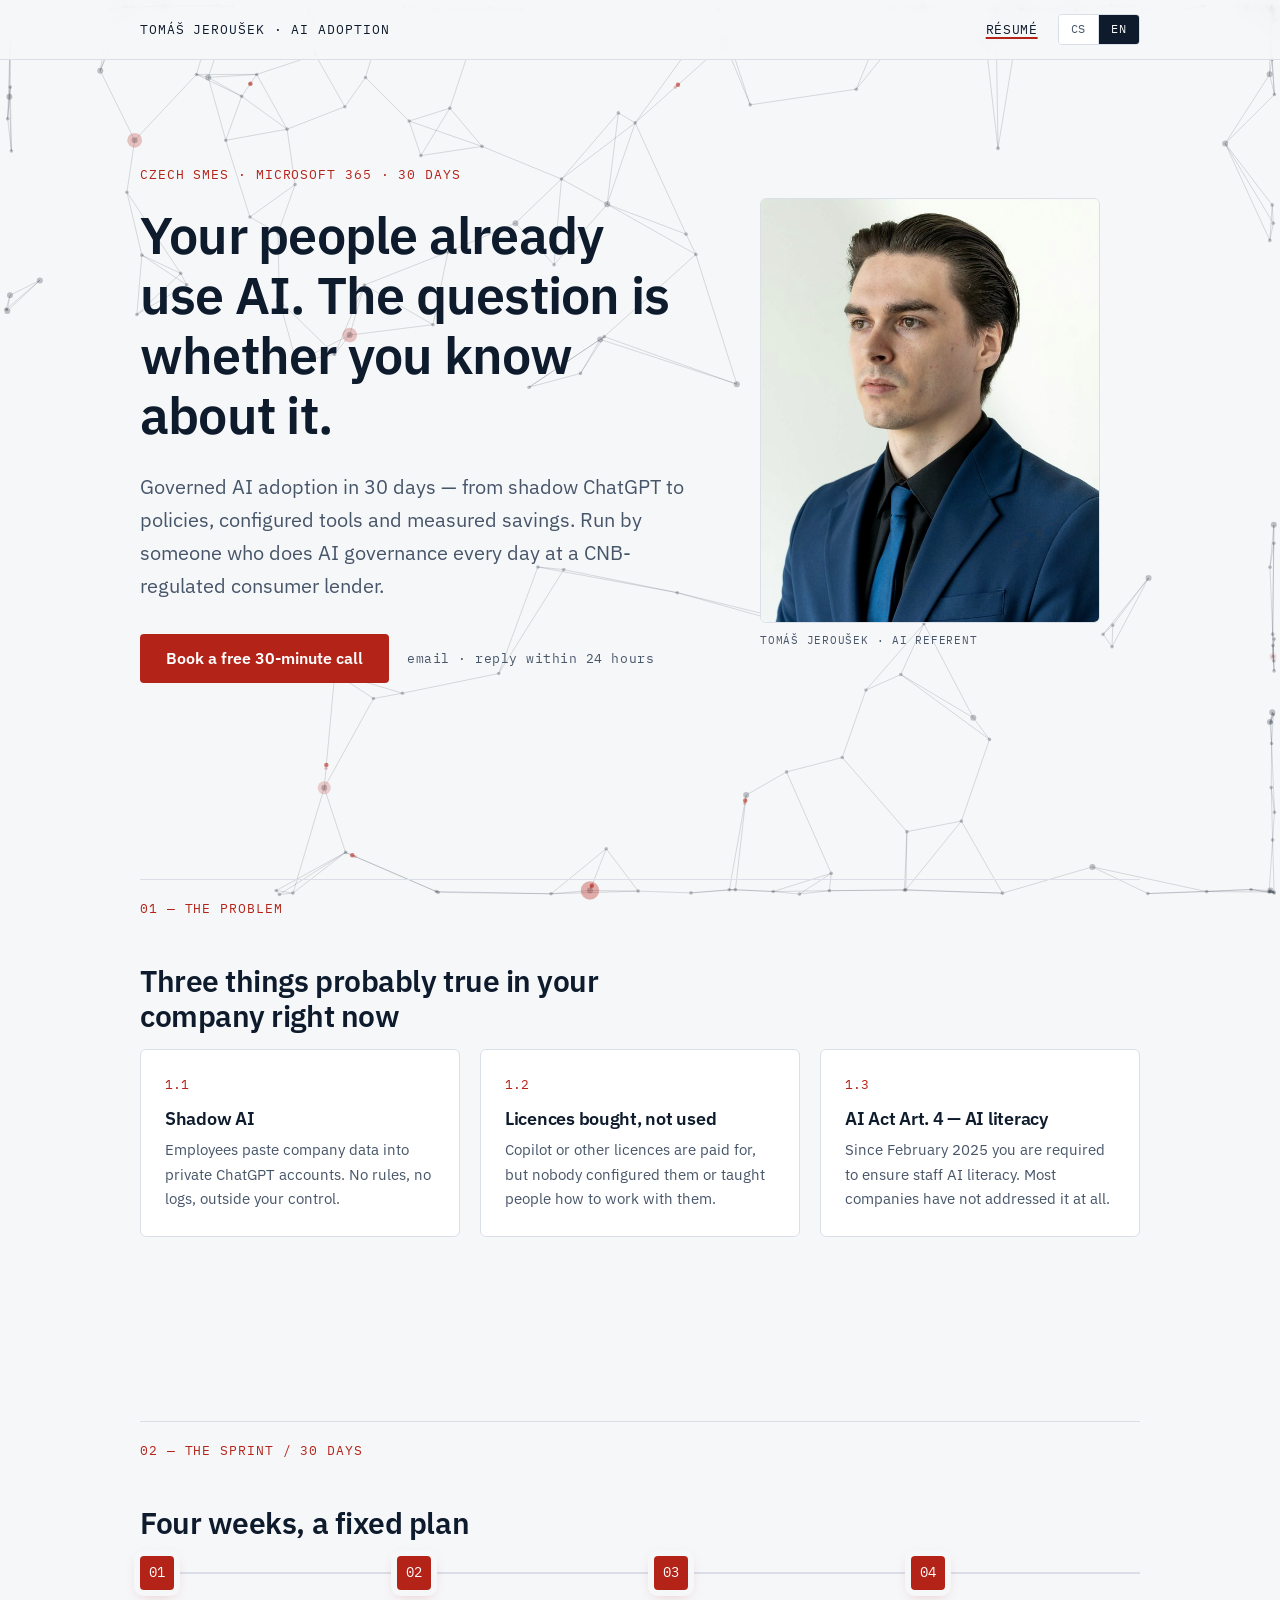
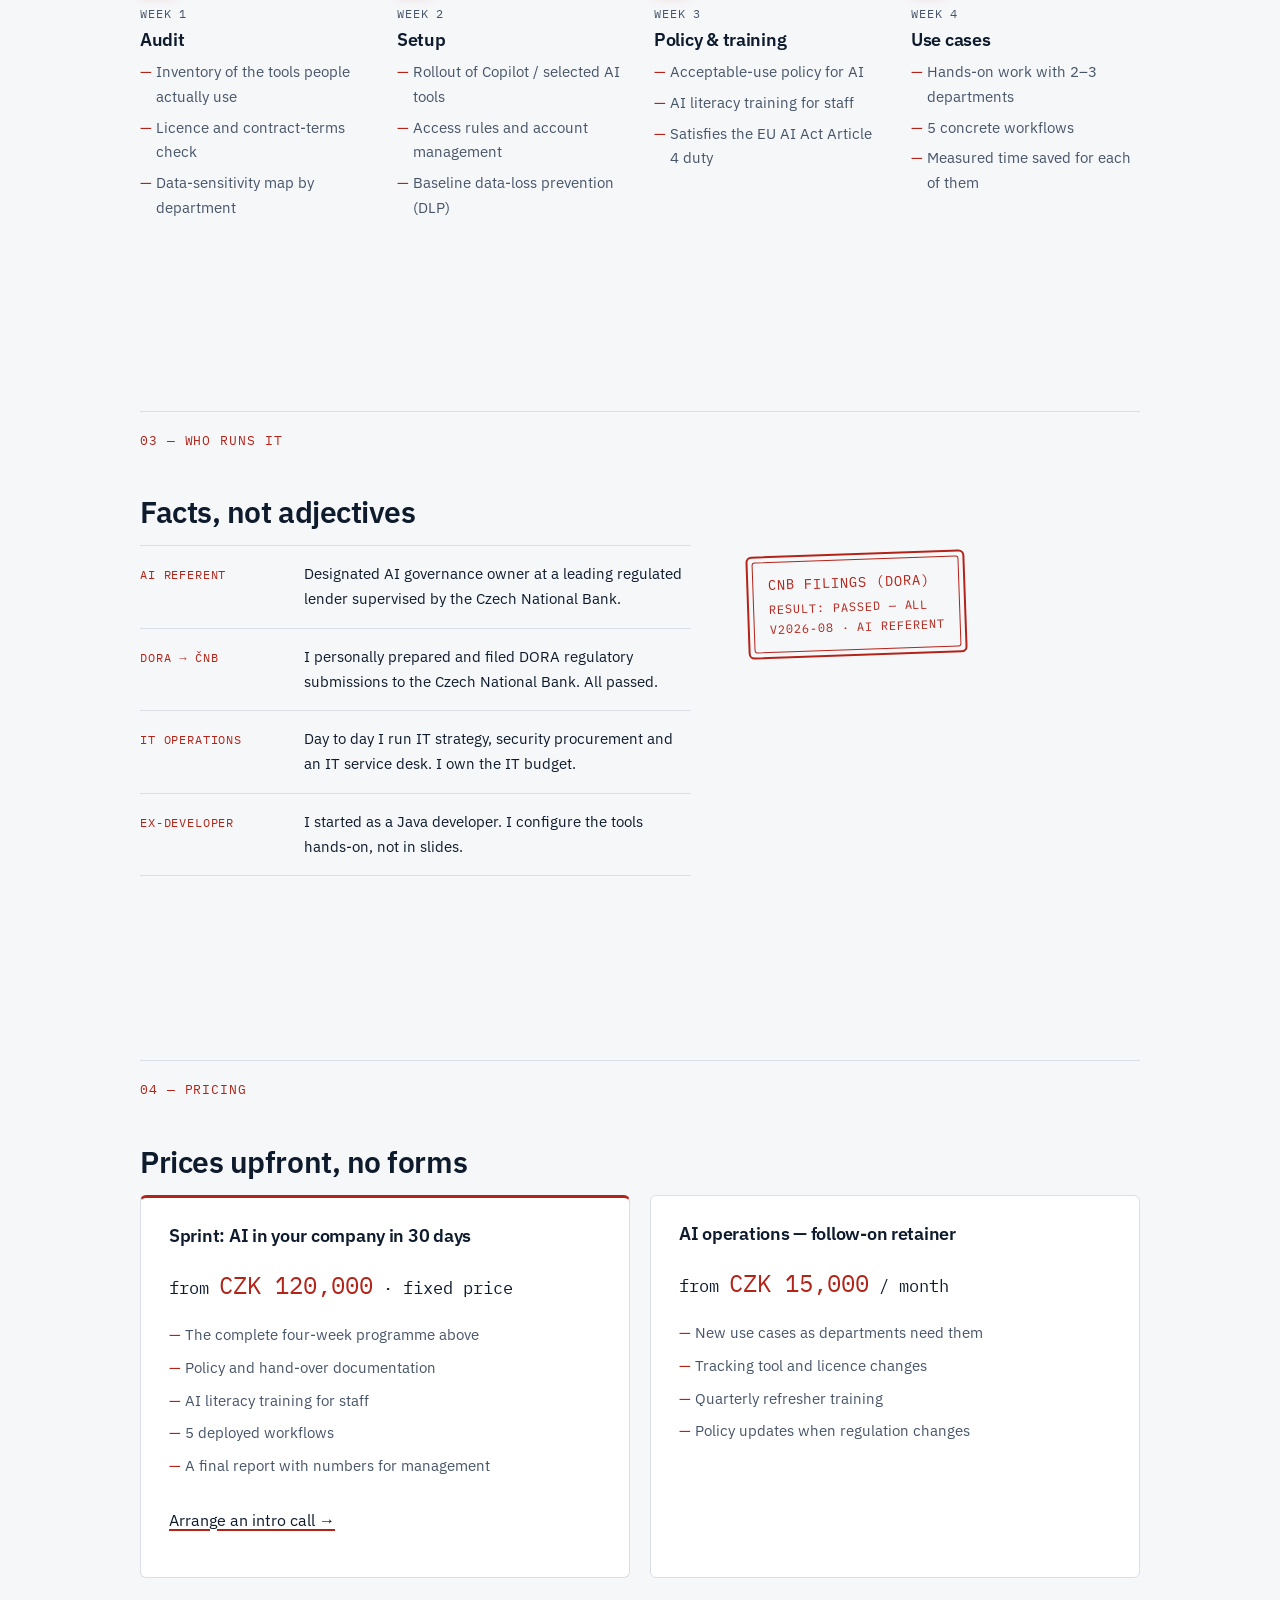
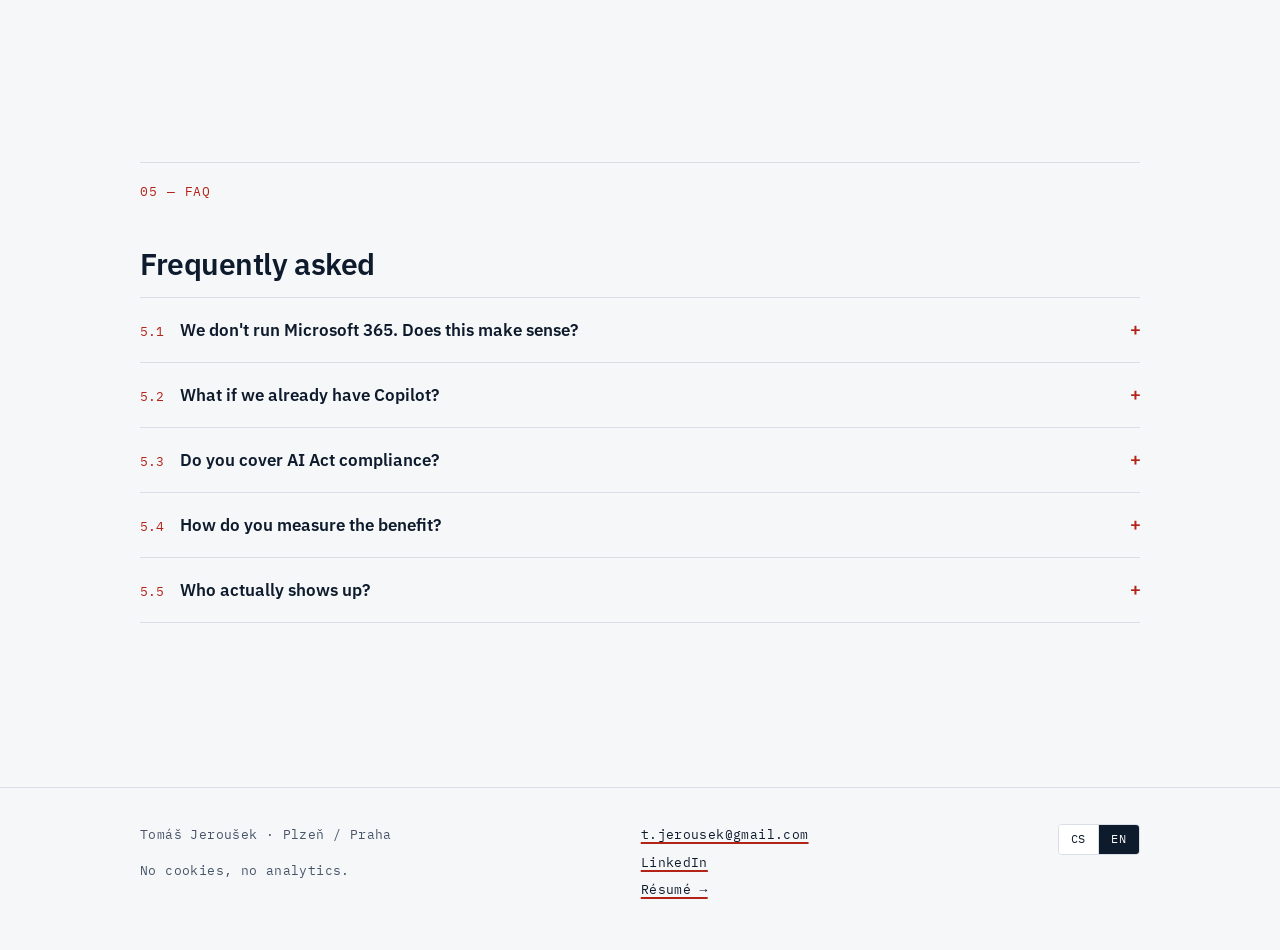
==== commit 9d3ca534: "Add portrait, real CV data, working mailto CTA — no placeholders left - assets/portrait.jpg (4:5 cro" ====
--- a/en/index.html
+++ b/en/index.html
@@ -12,7 +12,7 @@
   <meta property="og:title" content="AI in your company in 30 days — Tomáš Jeroušek">
   <meta property="og:description" content="A fixed-price four-week sprint: AI usage audit, tool rollout and access controls, AI Act policy and training, measurable use cases. Run by Tomáš Jeroušek, AI governance owner at a CNB-regulated lender.">
   <meta property="og:url" content="https://adamantinestudios.github.io/personal_web/en/">
-  <meta property="og:image" content="https://adamantinestudios.github.io/personal_web/og.png">
+  <meta property="og:image" content="https://adamantinestudios.github.io/personal_web/og.jpg">
   <meta property="og:image:width" content="1200">
   <meta property="og:image:height" content="630">
   <meta property="og:image:alt" content="AI in your company in 30 days — Tomáš Jeroušek">
@@ -34,6 +34,7 @@
         "jobTitle": "Konzultant zavádění AI",
         "email": "mailto:t.jerousek@gmail.com",
         "url": "https://adamantinestudios.github.io/personal_web/",
+        "sameAs": ["https://www.linkedin.com/in/tomas-j-vhl"],
         "knowsLanguage": ["cs", "en"],
         "workLocation": [
           { "@type": "Place", "address": { "@type": "PostalAddress", "addressLocality": "Plzeň", "addressCountry": "CZ" } },
@@ -86,15 +87,22 @@
 
     <!-- 1 · Hero -->
     <section class="hero">
-      <div class="container">
-        <span class="label"><span lang="cs">České SME · Microsoft 365 · 30 dní</span><span lang="en">Czech SMEs · Microsoft 365 · 30 days</span></span>
-        <h1><span lang="cs">Vaši lidé už AI používají. Otázka je, jestli o&nbsp;tom víte.</span><span lang="en">Your people already use AI. The question is whether you know about it.</span></h1>
-        <p class="hero-sub" lang="cs">Řízené zavedení AI do firmy za 30 dní — od stínového ChatGPT k&nbsp;pravidlům, nastaveným nástrojům a měřitelným úsporám. Vede člověk, který AI governance denně dělá v&nbsp;ČNB-regulované úvěrové společnosti.</p>
-        <p class="hero-sub" lang="en">Governed AI adoption in 30 days — from shadow ChatGPT to policies, configured tools and measured savings. Run by someone who does AI governance every day at a CNB-regulated consumer lender.</p>
-        <div class="hero-cta">
-          <a class="btn" href="[CALENDLY_URL]"><span lang="cs">Rezervovat 30 minut zdarma</span><span lang="en">Book a free 30-minute call</span></a>
-          <span class="hero-note"><span lang="cs">online · bez závazku</span><span lang="en">online · no commitment</span></span>
-        </div>
+      <div class="container hero-grid">
+        <div>
+          <span class="label"><span lang="cs">České SME · Microsoft 365 · 30 dní</span><span lang="en">Czech SMEs · Microsoft 365 · 30 days</span></span>
+          <h1><span lang="cs">Vaši lidé už AI používají. Otázka je, jestli o&nbsp;tom víte.</span><span lang="en">Your people already use AI. The question is whether you know about it.</span></h1>
+          <p class="hero-sub" lang="cs">Řízené zavedení AI do firmy za 30 dní — od stínového ChatGPT k&nbsp;pravidlům, nastaveným nástrojům a měřitelným úsporám. Vede člověk, který AI governance denně dělá v&nbsp;ČNB-regulované úvěrové společnosti.</p>
+          <p class="hero-sub" lang="en">Governed AI adoption in 30 days — from shadow ChatGPT to policies, configured tools and measured savings. Run by someone who does AI governance every day at a CNB-regulated consumer lender.</p>
+          <div class="hero-cta">
+            <a class="btn" lang="cs" href="mailto:t.jerousek@gmail.com?subject=%C3%9Avodn%C3%AD%20hovor%20%E2%80%94%20AI%20ve%20firm%C4%9B%20za%2030%20dn%C3%AD">Rezervovat 30 minut zdarma</a>
+            <a class="btn" lang="en" href="mailto:t.jerousek@gmail.com?subject=Intro%20call%20%E2%80%94%20AI%20in%20your%20company%20in%2030%20days">Book a free 30-minute call</a>
+            <span class="hero-note"><span lang="cs">e-mail · odpovím do 24 hodin</span><span lang="en">email · reply within 24 hours</span></span>
+          </div>
+        </div>
+        <figure class="portrait">
+          <img src="../assets/portrait.jpg" width="640" height="800" fetchpriority="high" alt="Tomáš Jeroušek — portrait" data-alt-en="Tomáš Jeroušek — portrait">
+          <figcaption>Tomáš Jeroušek · AI Referent</figcaption>
+        </figure>
       </div>
     </section>
 
@@ -254,7 +262,7 @@
               <li lang="cs">Závěrečná zpráva s čísly pro vedení</li>
               <li lang="en">A final report with numbers for management</li>
             </ul>
-            <p class="cta-line"><a href="[CALENDLY_URL]"><span lang="cs">Rezervovat úvodní hovor →</span><span lang="en">Book an intro call →</span></a></p>
+            <p class="cta-line"><a lang="cs" href="mailto:t.jerousek@gmail.com?subject=%C3%9Avodn%C3%AD%20hovor%20%E2%80%94%20AI%20ve%20firm%C4%9B%20za%2030%20dn%C3%AD">Domluvit úvodní hovor →</a><a lang="en" href="mailto:t.jerousek@gmail.com?subject=Intro%20call%20%E2%80%94%20AI%20in%20your%20company%20in%2030%20days">Arrange an intro call →</a></p>
           </article>
           <article class="price-card">
             <h3><span lang="cs">AI provoz — návazná podpora</span><span lang="en">AI operations — follow-on retainer</span></h3>
@@ -317,12 +325,12 @@
     <div class="container">
       <div class="footer-grid">
         <div>
-          <p>Tomáš Jeroušek<br>IČO: [ICO]</p>
+          <p>Tomáš Jeroušek · Plzeň / Praha</p>
           <p class="trust"><span lang="cs">Žádné cookies, žádná analytika.</span><span lang="en">No cookies, no analytics.</span></p>
         </div>
         <ul>
           <li><a href="mailto:t.jerousek@gmail.com">t.jerousek@gmail.com</a></li>
-          <li><a href="[LINKEDIN_URL]" rel="me">LinkedIn</a></li>
+          <li><a href="https://www.linkedin.com/in/tomas-j-vhl" rel="me">LinkedIn</a></li>
           <li><a href="cv.html"><span lang="cs">Profesní CV →</span><span lang="en">Résumé →</span></a></li>
         </ul>
         <div class="lang-switch">
--- a/assets/site.css
+++ b/assets/site.css
@@ -164,7 +164,14 @@
 }
 
 /* ---------- hero ---------- */
-.hero { padding-block: clamp(64px, 11vw, 120px); }
+.hero { padding-block: clamp(56px, 9vw, 104px); }
+.hero-grid {
+  display: grid;
+  grid-template-columns: minmax(0, 1.5fr) minmax(240px, 1fr);
+  gap: clamp(32px, 5vw, 72px);
+  align-items: center;
+}
+.hero .portrait { width: min(340px, 100%); justify-self: end; }
 .hero .label { display: block; margin-bottom: 20px; }
 .hero-sub { font-size: clamp(1.05rem, 1rem + 0.5vw, 1.25rem); color: var(--muted); max-width: 56ch; margin-block: 20px 32px; }
 .hero-cta { display: flex; align-items: center; gap: 18px; flex-wrap: wrap; }
@@ -340,6 +347,14 @@
 
 /* ---------- CV page ---------- */
 .cv-header { padding-block: clamp(48px, 8vw, 80px) clamp(28px, 5vw, 40px); }
+.cv-head-grid { display: flex; gap: clamp(24px, 4vw, 40px); align-items: flex-start; }
+.cv-head-grid > div { min-width: 0; }
+.cv-portrait { width: 128px; flex: none; }
+.cv-portrait img {
+  display: block; width: 100%; height: auto;
+  border: 1px solid var(--rule); border-radius: 6px;
+  background: var(--card);
+}
 .cv-header .doc-meta { font-family: var(--mono); font-size: 0.75rem; letter-spacing: 0.07em; text-transform: uppercase; color: var(--muted); margin-top: 18px; }
 .print-row { margin-top: 20px; display: flex; align-items: center; gap: 12px; flex-wrap: wrap; }
 .cv-contact { display: flex; gap: 10px 24px; flex-wrap: wrap; font-size: 0.9375rem; color: var(--muted); margin-top: 10px; padding: 0; list-style: none; }
@@ -356,6 +371,12 @@
 .skill-group p { margin: 0; font-size: 0.9375rem; color: var(--muted); }
 
 /* ---------- responsive ---------- */
+@media (max-width: 940px) {
+  .hero-grid { grid-template-columns: 1fr; }
+  .hero .portrait { width: min(260px, 70vw); justify-self: start; margin-top: 8px; }
+  .cv-head-grid { flex-direction: column-reverse; }
+  .cv-portrait { width: 112px; }
+}
 @media (max-width: 900px) {
   .timeline { grid-template-columns: 1fr; gap: 32px; }
   .timeline::before { top: 0; bottom: 0; left: 16px; right: auto; width: 2px; height: auto; }
@@ -394,6 +415,26 @@
   .page-cv .cv-entry, .page-cv .skill-group { break-inside: avoid; }
   .page-cv h2 { break-after: avoid; }
   .page-cv .doc-meta, .page-cv .cv-contact { color: #333; }
-  .page-cv .footer { margin-top: 6mm; padding-block: 4mm 0; }
+  .page-cv .cv-portrait { width: 26mm; }
+  .page-cv .footer { display: none; }
   .page-cv .label, .page-cv .skill-group .k { print-color-adjust: exact; -webkit-print-color-adjust: exact; }
-}
+  /* compact print typography — target 2 A4 pages */
+  .page-cv { font-size: 9.5pt; line-height: 1.35; }
+  .page-cv h1 { font-size: 20pt; margin-bottom: 2mm; }
+  .page-cv .hero-sub { font-size: 10.5pt; margin-block: 1mm 2mm; }
+  .page-cv .cv-header p { margin-bottom: 1.5mm; }
+  .page-cv .cv-contact { margin-top: 1mm; gap: 2mm 6mm; font-size: 9pt; }
+  .page-cv .doc-meta { margin-top: 2mm; }
+  .page-cv .cv-section { padding-block: 2mm; }
+  .page-cv .section-head { padding-top: 2mm; margin-bottom: 2.5mm; }
+  .page-cv .cv-entry { padding-block: 2.5mm; grid-template-columns: 30mm minmax(0, 1fr); gap: 4mm; }
+  .page-cv .cv-entry h3 { font-size: 11pt; margin-bottom: 0.5mm; }
+  .page-cv .cv-entry .org { font-size: 9pt; margin-bottom: 1.5mm; }
+  .page-cv .cv-entry .period { font-size: 8.5pt; padding-top: 0.5mm; }
+  .page-cv .cv-entry ul { padding-left: 4mm; margin: 0; }
+  .page-cv .cv-entry ul li { font-size: 9pt; margin-bottom: 0.5mm; }
+  .page-cv .skills-grid { gap: 2.5mm; }
+  .page-cv .skill-group { padding: 2.5mm 3mm; }
+  .page-cv .skill-group p { font-size: 8.5pt; }
+  .page-cv .skill-group .k { font-size: 7.5pt; margin-bottom: 1mm; }
+}
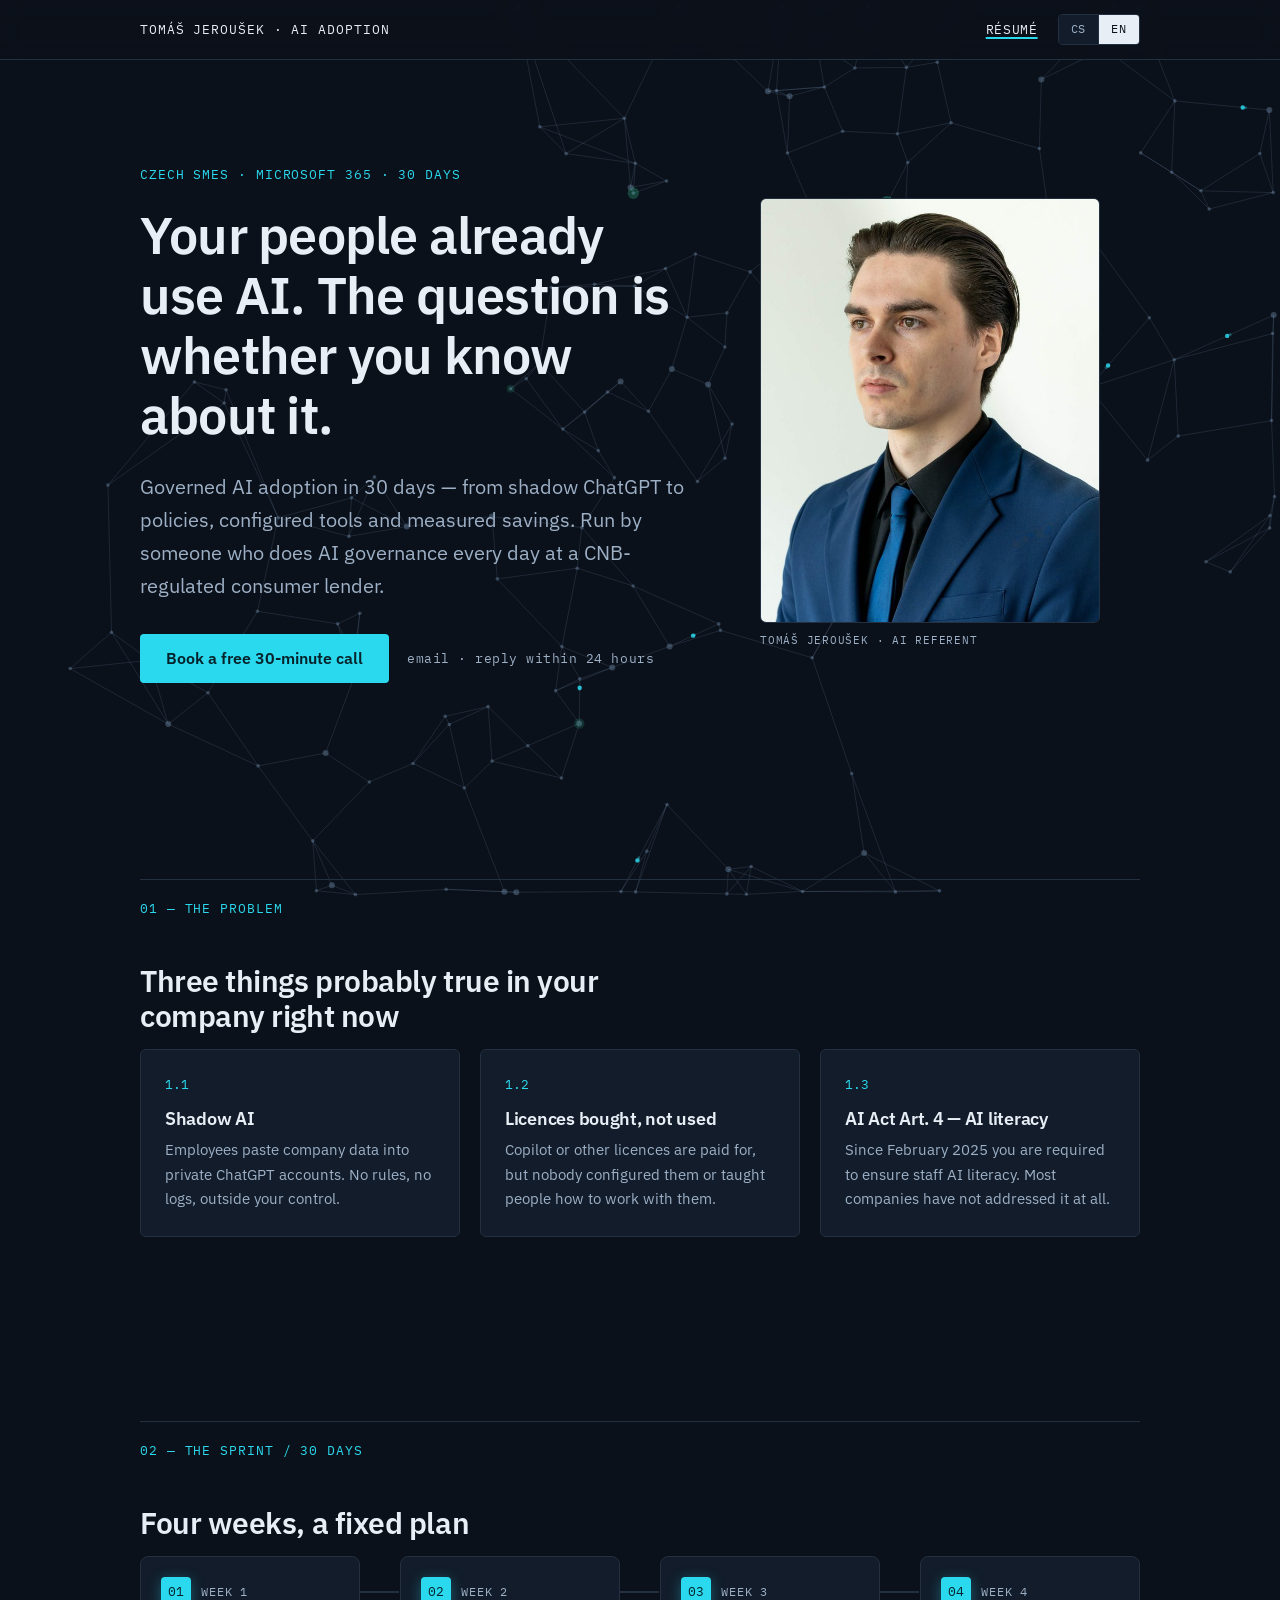
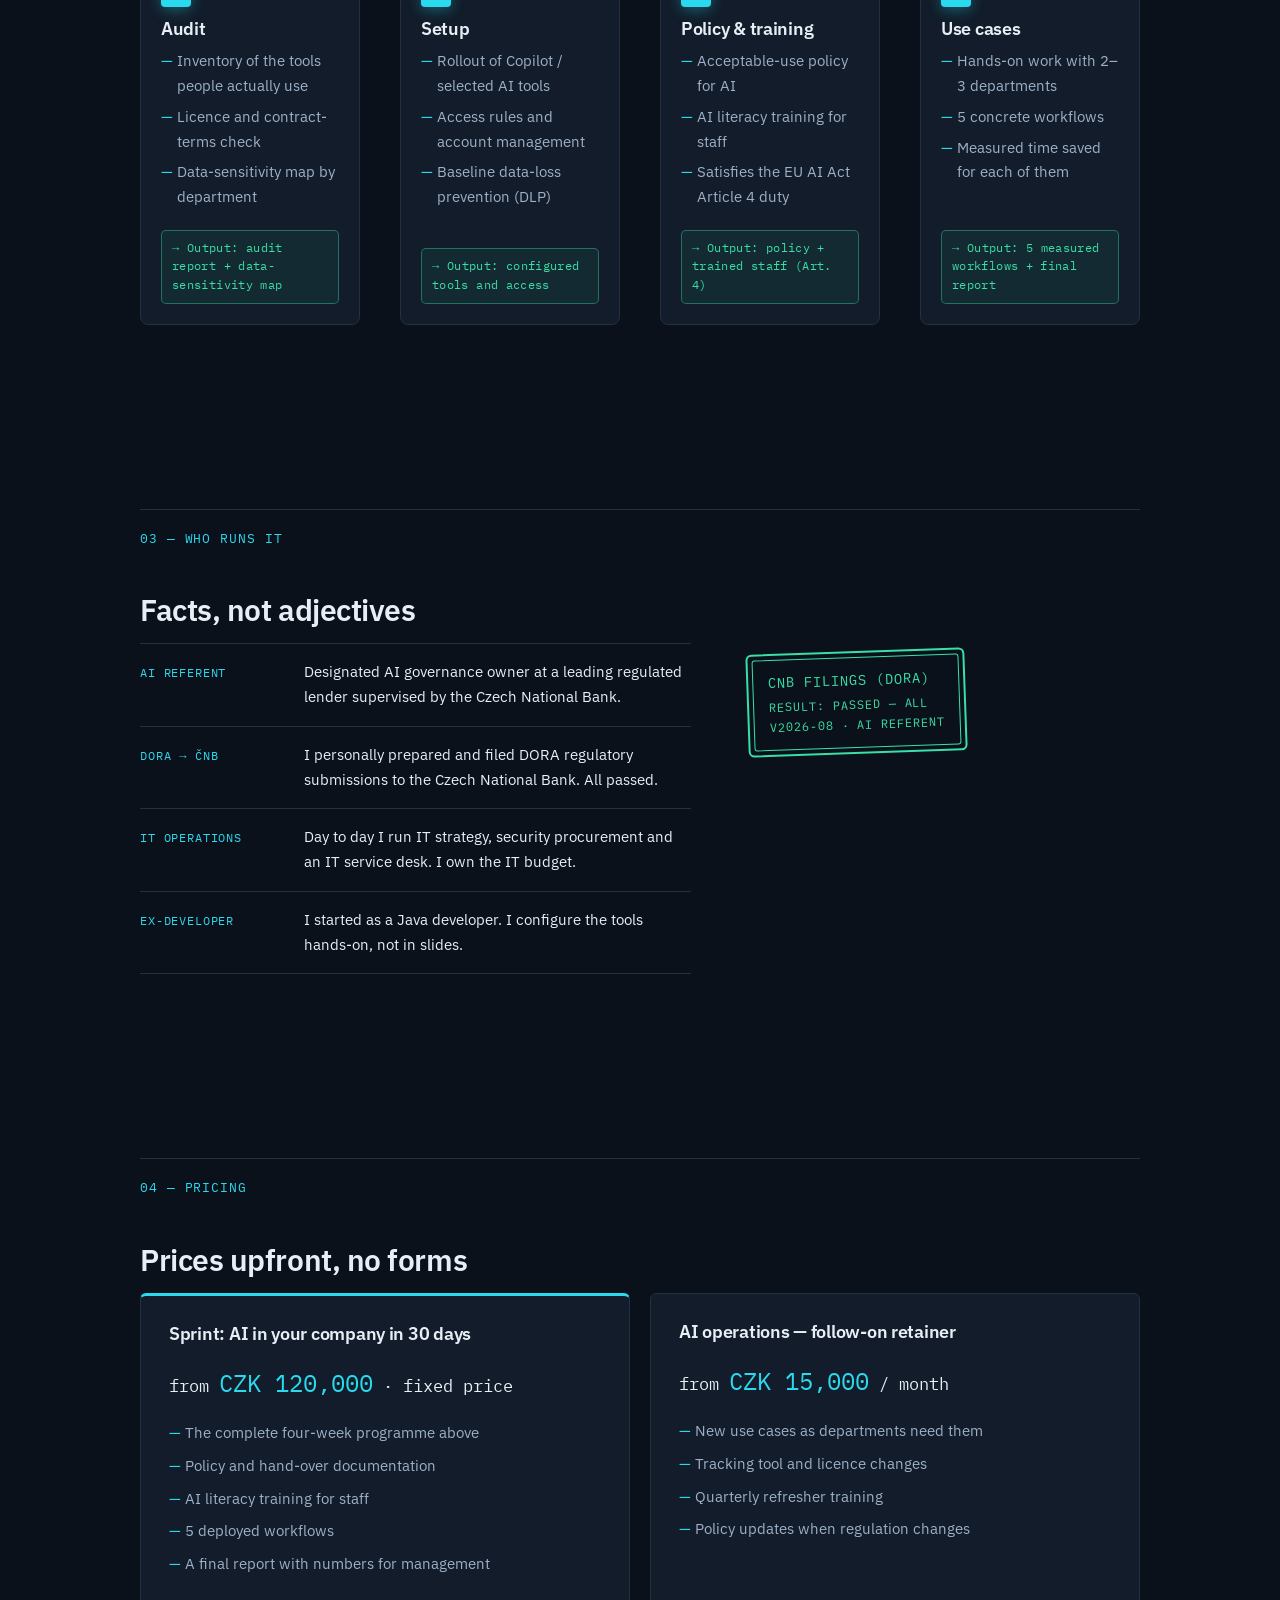
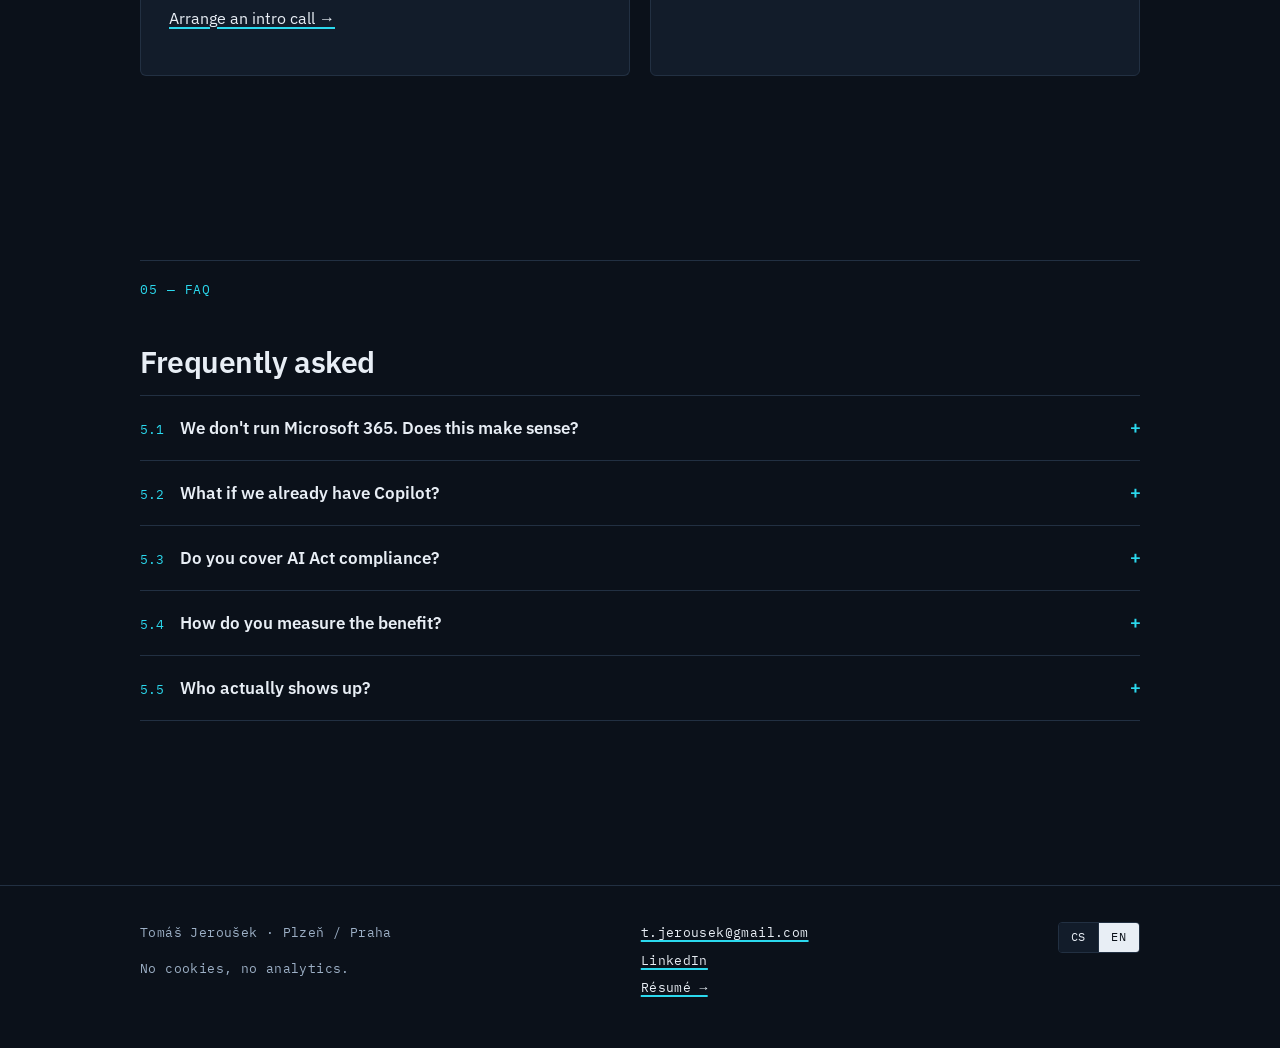
==== commit fa1e4bc1: "Dark ops-dashboard theme; sprint becomes a pipeline with weekly outputs Owner-requested pivot to a d" ====
--- a/en/index.html
+++ b/en/index.html
@@ -6,7 +6,7 @@
   <title data-cs="AI ve firmě za 30 dní — Tomáš Jeroušek" data-en="AI in your company in 30 days — Tomáš Jeroušek">AI in your company in 30 days — Tomáš Jeroušek</title>
   <meta name="description" data-cs="Fixní čtyřtýdenní sprint: audit používání AI, nasazení nástrojů a přístupová pravidla, směrnice a školení podle AI Actu, měřitelné use cases. Vede Tomáš Jeroušek, AI Referent ČNB-regulované úvěrové společnosti." data-en="A fixed-price four-week sprint: AI usage audit, tool rollout and access controls, AI Act policy and training, measurable use cases. Run by Tomáš Jeroušek, AI governance owner at a CNB-regulated lender." content="A fixed-price four-week sprint: AI usage audit, tool rollout and access controls, AI Act policy and training, measurable use cases. Run by Tomáš Jeroušek, AI governance owner at a CNB-regulated lender.">
   <meta name="author" content="Tomáš Jeroušek">
-  <meta name="theme-color" content="#F6F7F9">
+  <meta name="theme-color" content="#0B111A">
   <link rel="canonical" href="https://adamantinestudios.github.io/personal_web/en/">
   <meta property="og:type" content="website">
   <meta property="og:title" content="AI in your company in 30 days — Tomáš Jeroušek">
@@ -143,12 +143,14 @@
           <span class="label"><span lang="cs">02 — Sprint / 30 dní</span><span lang="en">02 — The sprint / 30 days</span></span>
         </div>
         <h2 id="h-sprint"><span lang="cs">Čtyři týdny, pevný plán</span><span lang="en">Four weeks, a fixed plan</span></h2>
-        <ol class="timeline">
-          <li class="tl-step" style="--i:0">
-            <span class="tl-marker" aria-hidden="true">01</span>
-            <span class="tl-week"><span lang="cs">Týden 1</span><span lang="en">Week 1</span></span>
+        <ol class="timeline pipeline">
+          <li class="stage" style="--i:0">
+            <div class="stage-head">
+              <span class="stage-num" aria-hidden="true">01</span>
+              <span class="stage-week"><span lang="cs">Týden 1</span><span lang="en">Week 1</span></span>
+            </div>
             <h3>Audit</h3>
-            <ul class="tl-list">
+            <ul class="stage-list">
               <li lang="cs">Inventura nástrojů, které lidé reálně používají</li>
               <li lang="en">Inventory of the tools people actually use</li>
               <li lang="cs">Kontrola licencí a smluvních podmínek</li>
@@ -156,12 +158,15 @@
               <li lang="cs">Mapa citlivosti dat podle oddělení</li>
               <li lang="en">Data-sensitivity map by department</li>
             </ul>
-          </li>
-          <li class="tl-step" style="--i:1">
-            <span class="tl-marker" aria-hidden="true">02</span>
-            <span class="tl-week"><span lang="cs">Týden 2</span><span lang="en">Week 2</span></span>
+            <p class="stage-out"><span lang="cs">→ Výstup: auditní zpráva + mapa citlivosti dat</span><span lang="en">→ Output: audit report + data-sensitivity map</span></p>
+          </li>
+          <li class="stage" style="--i:1">
+            <div class="stage-head">
+              <span class="stage-num" aria-hidden="true">02</span>
+              <span class="stage-week"><span lang="cs">Týden 2</span><span lang="en">Week 2</span></span>
+            </div>
             <h3><span lang="cs">Nasazení</span><span lang="en">Setup</span></h3>
-            <ul class="tl-list">
+            <ul class="stage-list">
               <li lang="cs">Rollout Copilotu / vybraných AI nástrojů</li>
               <li lang="en">Rollout of Copilot / selected AI tools</li>
               <li lang="cs">Přístupová pravidla a řízení účtů</li>
@@ -169,12 +174,15 @@
               <li lang="cs">Základní ochrana proti úniku dat (DLP)</li>
               <li lang="en">Baseline data-loss prevention (DLP)</li>
             </ul>
-          </li>
-          <li class="tl-step" style="--i:2">
-            <span class="tl-marker" aria-hidden="true">03</span>
-            <span class="tl-week"><span lang="cs">Týden 3</span><span lang="en">Week 3</span></span>
+            <p class="stage-out"><span lang="cs">→ Výstup: nastavené nástroje a přístupy</span><span lang="en">→ Output: configured tools and access</span></p>
+          </li>
+          <li class="stage" style="--i:2">
+            <div class="stage-head">
+              <span class="stage-num" aria-hidden="true">03</span>
+              <span class="stage-week"><span lang="cs">Týden 3</span><span lang="en">Week 3</span></span>
+            </div>
             <h3><span lang="cs">Pravidla a školení</span><span lang="en">Policy &amp; training</span></h3>
-            <ul class="tl-list">
+            <ul class="stage-list">
               <li lang="cs">Směrnice přijatelného užití AI</li>
               <li lang="en">Acceptable-use policy for AI</li>
               <li lang="cs">Školení AI gramotnosti pro zaměstnance</li>
@@ -182,12 +190,15 @@
               <li lang="cs">Plní povinnost dle čl. 4 AI Actu</li>
               <li lang="en">Satisfies the EU AI Act Article 4 duty</li>
             </ul>
-          </li>
-          <li class="tl-step" style="--i:3">
-            <span class="tl-marker" aria-hidden="true">04</span>
-            <span class="tl-week"><span lang="cs">Týden 4</span><span lang="en">Week 4</span></span>
+            <p class="stage-out"><span lang="cs">→ Výstup: směrnice + proškolený tým (čl. 4)</span><span lang="en">→ Output: policy + trained staff (Art. 4)</span></p>
+          </li>
+          <li class="stage" style="--i:3">
+            <div class="stage-head">
+              <span class="stage-num" aria-hidden="true">04</span>
+              <span class="stage-week"><span lang="cs">Týden 4</span><span lang="en">Week 4</span></span>
+            </div>
             <h3>Use cases</h3>
-            <ul class="tl-list">
+            <ul class="stage-list">
               <li lang="cs">Práce ve 2–3 odděleních přímo s týmy</li>
               <li lang="en">Hands-on work with 2–3 departments</li>
               <li lang="cs">5 konkrétních pracovních postupů</li>
@@ -195,6 +206,7 @@
               <li lang="cs">Změřený ušetřený čas u každého z nich</li>
               <li lang="en">Measured time saved for each of them</li>
             </ul>
+            <p class="stage-out"><span lang="cs">→ Výstup: 5 měřených workflow + závěrečná zpráva</span><span lang="en">→ Output: 5 measured workflows + final report</span></p>
           </li>
         </ol>
       </div>
--- a/assets/site.css
+++ b/assets/site.css
@@ -1,19 +1,25 @@
 /* ============================================================
    tomasjerousek — design system
-   Concept: a technical document that passed an audit.
-   Paper surface, hairline rules, numbered sections, mono
-   metadata, one red approval stamp. No dark mode by design.
+   Concept: an operations-room dashboard for AI adoption.
+   Near-black surface, cyan signal accent, green "verified"
+   marks, hairline rules, mono metadata, living neural mesh.
+   Deliberately dark by owner's choice; the printed CV stays
+   black-on-white via the print block's token override.
+   Token naming note: --paper = page background, --ink = main
+   text color (kept from the light-era design system).
    ============================================================ */
 
 /* ---------- tokens ---------- */
 :root {
-  --paper: #F6F7F9;
-  --card: #FFFFFF;
-  --ink: #0E1B2C;
-  --muted: #475569;
-  --rule: #D9DEE7;
-  --accent: #B42318;
-  --accent-deep: #8F1B12;
+  --paper: #0B111A;
+  --card: #121C2A;
+  --ink: #E8EEF5;
+  --muted: #9DB0C6;
+  --rule: #223042;
+  --accent: #2BD9EE;
+  --accent-deep: #6BE7F7;
+  --on-accent: #06232B;
+  --green: #3ADFA5;
   --sans: "IBM Plex Sans", -apple-system, "Segoe UI", Roboto, "Helvetica Neue", Arial, sans-serif;
   --mono: "IBM Plex Mono", ui-monospace, "SF Mono", "Cascadia Mono", Consolas, monospace;
   --maxw: 1080px;
@@ -77,7 +83,7 @@
   font-feature-settings: "kern";
   text-rendering: optimizeLegibility;
 }
-::selection { background: var(--ink); color: var(--paper); }
+::selection { background: var(--accent); color: var(--on-accent); }
 
 h1, h2, h3 { font-weight: 600; line-height: 1.15; letter-spacing: -0.015em; margin: 0 0 0.5em; }
 h1 { font-size: clamp(2rem, 1.2rem + 4vw, 3.25rem); max-width: 18ch; }
@@ -125,7 +131,7 @@
 .topbar {
   position: sticky; top: 0; z-index: 50;
   border-bottom: 1px solid var(--rule);
-  background: rgba(246, 247, 249, 0.86);
+  background: rgba(11, 17, 26, 0.82);
   -webkit-backdrop-filter: blur(10px);
   backdrop-filter: blur(10px);
 }
@@ -180,23 +186,23 @@
 /* ---------- buttons ---------- */
 .btn {
   display: inline-block;
-  background: var(--accent); color: #fff;
+  background: var(--accent); color: var(--on-accent);
   font-weight: 600; font-size: 1rem; line-height: 1.3;
   padding: 14px 26px; border-radius: 4px;
   text-decoration: none; border: 0; cursor: pointer;
   transition: background 140ms ease, transform 140ms ease, box-shadow 140ms ease;
 }
 .btn:hover {
-  background: var(--accent-deep); color: #fff;
+  background: var(--accent-deep); color: var(--on-accent);
   transform: translateY(-1px);
-  box-shadow: 0 8px 22px rgba(180, 35, 24, 0.24);
+  box-shadow: 0 8px 26px rgba(43, 217, 238, 0.28);
 }
 .btn:active { transform: none; box-shadow: none; }
 .btn-ghost {
   display: inline-block;
   background: transparent; color: var(--ink);
   font-weight: 600; font-size: 0.9375rem;
-  padding: 12px 22px; border: 1px solid var(--ink); border-radius: 4px;
+  padding: 12px 22px; border: 1px solid var(--muted); border-radius: 4px;
   text-decoration: none; cursor: pointer;
 }
 .btn-ghost:hover { border-color: var(--accent); color: var(--accent); }
@@ -210,51 +216,91 @@
 }
 .card:hover {
   transform: translateY(-2px);
-  border-color: #C7D0DB;
-  box-shadow: 0 8px 28px rgba(14, 27, 44, 0.07);
+  border-color: rgba(43, 217, 238, 0.45);
+  box-shadow: 0 10px 32px rgba(0, 0, 0, 0.45);
 }
 .card .num { font-family: var(--mono); font-size: 0.8125rem; color: var(--accent); display: block; margin-bottom: 14px; }
 .card h3 { margin-bottom: 8px; }
 .card p { color: var(--muted); font-size: 0.9375rem; margin: 0; }
 
-/* ---------- timeline (the centerpiece) ---------- */
-.timeline {
+/* ---------- sprint pipeline (the centerpiece) ---------- */
+.pipeline {
   list-style: none; margin: 0; padding: 0;
   position: relative;
-  display: grid; grid-template-columns: repeat(4, 1fr); gap: 28px;
-}
-.timeline::before {
-  content: ""; position: absolute; z-index: 0;
-  top: 16px; left: 0; right: 0; height: 2px;
-  background: var(--rule);
-}
-.tl-step { position: relative; z-index: 1; }
-.tl-marker {
-  width: 34px; height: 34px;
+  display: grid; grid-template-columns: repeat(4, 1fr); gap: 40px;
+}
+.stage {
+  position: relative;
+  background: var(--card);
+  border: 1px solid var(--rule);
+  border-radius: 8px;
+  padding: 20px;
+  display: flex; flex-direction: column;
+  transition: transform 160ms ease, box-shadow 160ms ease, border-color 160ms ease;
+}
+.stage:hover {
+  transform: translateY(-2px);
+  border-color: rgba(43, 217, 238, 0.45);
+  box-shadow: 0 10px 32px rgba(0, 0, 0, 0.45);
+}
+.stage-head { display: flex; align-items: center; gap: 10px; margin-bottom: 12px; }
+.stage-num {
+  width: 30px; height: 30px;
   display: grid; place-items: center;
-  background: var(--accent); color: #fff;
-  font-family: var(--mono); font-size: 0.875rem;
+  background: var(--accent); color: var(--on-accent);
+  font-family: var(--mono); font-size: 0.8125rem;
   border-radius: 4px;
-  margin-bottom: 14px;
-  box-shadow: 0 0 0 6px var(--paper), 0 4px 14px rgba(180, 35, 24, 0.28);
-}
-.tl-week { display: block; font-family: var(--mono); font-size: 0.75rem; text-transform: uppercase; letter-spacing: 0.07em; color: var(--muted); margin-bottom: 6px; }
-.tl-step h3 { margin-bottom: 10px; }
-.tl-list { list-style: none; margin: 0; padding: 0; }
-.tl-list li {
+  box-shadow: 0 3px 14px rgba(43, 217, 238, 0.35);
+}
+.stage-week { font-family: var(--mono); font-size: 0.75rem; text-transform: uppercase; letter-spacing: 0.07em; color: var(--muted); }
+.stage h3 { margin-bottom: 10px; }
+.stage-list { list-style: none; margin: 0 0 14px; padding: 0; }
+.stage-list li {
   font-size: 0.9375rem; color: var(--muted);
   padding-left: 16px; position: relative; margin-bottom: 6px;
 }
-.tl-list li::before { content: "—"; position: absolute; left: 0; color: var(--accent); }
+.stage-list li::before { content: "—"; position: absolute; left: 0; color: var(--accent); }
+.stage-out {
+  margin: auto 0 0;
+  font-family: var(--mono); font-size: 0.75rem; line-height: 1.55; letter-spacing: 0.03em;
+  color: var(--green);
+  border: 1px solid rgba(58, 223, 165, 0.4); border-radius: 5px;
+  padding: 8px 10px;
+  background: rgba(58, 223, 165, 0.07);
+  max-width: none;
+}
+
+/* connectors between stages, with a traveling signal */
+.stage:not(:last-child)::after {
+  content: ""; position: absolute; z-index: 0;
+  top: 34px; right: -40px; width: 40px; height: 2px;
+  background: var(--rule);
+}
+.stage:not(:last-child)::before {
+  content: ""; position: absolute; z-index: 1;
+  top: 31px; right: -38px; width: 8px; height: 8px;
+  border-radius: 50%;
+  background: var(--accent);
+  box-shadow: 0 0 10px rgba(43, 217, 238, 0.8);
+  opacity: 0;
+}
+.timeline.will-animate.in .stage:not(:last-child)::before {
+  animation: pipe-dot 2.4s linear infinite;
+  animation-delay: calc(var(--i) * 0.8s);
+}
+@keyframes pipe-dot {
+  0% { transform: translateX(0); opacity: 0; }
+  12% { opacity: 1; }
+  88% { opacity: 1; }
+  100% { transform: translateX(34px); opacity: 0; }
+}
 
 /* scroll reveal — applied only when JS + motion allowed */
-.timeline.will-animate::before { transform: scaleX(0); transform-origin: left; }
-.timeline.will-animate .tl-step { opacity: 0; transform: translateY(12px); }
-.timeline.will-animate.in::before { transform: none; transition: transform 600ms ease; }
-.timeline.will-animate.in .tl-step {
+.timeline.will-animate .stage { opacity: 0; transform: translateY(14px); }
+.timeline.will-animate.in .stage {
   opacity: 1; transform: none;
   transition: opacity 500ms ease, transform 500ms ease;
-  transition-delay: calc(150ms + var(--i) * 110ms);
+  transition-delay: calc(var(--i) * 130ms);
 }
 
 /* ---------- why me ---------- */
@@ -270,9 +316,9 @@
   position: relative;
   width: max-content; max-width: 100%;
   padding: 16px 20px;
-  border: 2px solid var(--accent); border-radius: 6px;
+  border: 2px solid var(--green); border-radius: 6px;
   transform: rotate(-2deg);
-  color: var(--accent);
+  color: var(--green);
   font-family: var(--mono); font-size: 0.75rem;
   text-transform: uppercase; letter-spacing: 0.08em; line-height: 1.7;
   background: transparent;
@@ -280,7 +326,7 @@
 }
 .stamp::before {
   content: ""; position: absolute; inset: 4px;
-  border: 1px solid var(--accent); border-radius: 3px;
+  border: 1px solid var(--green); border-radius: 3px;
   pointer-events: none;
 }
 .stamp .stamp-title { display: block; font-size: 0.875rem; margin-bottom: 2px; }
@@ -294,8 +340,8 @@
 }
 .price-card:hover {
   transform: translateY(-2px);
-  border-color: #C7D0DB;
-  box-shadow: 0 8px 28px rgba(14, 27, 44, 0.07);
+  border-color: rgba(43, 217, 238, 0.45);
+  box-shadow: 0 10px 32px rgba(0, 0, 0, 0.45);
 }
 .price-card--featured { border-top: 3px solid var(--accent); }
 .price-card .price { font-family: var(--mono); font-size: 1.0625rem; color: var(--ink); display: block; margin-block: 10px 18px; }
@@ -337,7 +383,6 @@
   display: block; width: 100%; height: auto;
   border: 1px solid var(--rule); border-radius: 6px;
   background: var(--card);
-  filter: grayscale(12%) contrast(1.02);
 }
 .portrait figcaption {
   font-family: var(--mono); font-size: 0.6875rem;
@@ -378,13 +423,25 @@
   .cv-portrait { width: 112px; }
 }
 @media (max-width: 900px) {
-  .timeline { grid-template-columns: 1fr; gap: 32px; }
-  .timeline::before { top: 0; bottom: 0; left: 16px; right: auto; width: 2px; height: auto; }
-  .timeline.will-animate::before { transform: scaleY(0); transform-origin: top; }
-  .tl-step { padding-left: 52px; }
-  .tl-marker { position: absolute; left: 0; top: 0; margin-bottom: 0; }
+  .pipeline { grid-template-columns: 1fr; gap: 36px; }
+  .stage:not(:last-child)::after {
+    top: auto; bottom: -36px; right: auto; left: 32px;
+    width: 2px; height: 36px;
+  }
+  .stage:not(:last-child)::before {
+    top: auto; bottom: -33px; right: auto; left: 29px;
+  }
+  .timeline.will-animate.in .stage:not(:last-child)::before {
+    animation-name: pipe-dot-v;
+  }
   .why-grid { grid-template-columns: 1fr; }
   .stamp { transform: rotate(-1.5deg); }
+}
+@keyframes pipe-dot-v {
+  0% { transform: translateY(0); opacity: 0; }
+  12% { opacity: 1; }
+  88% { opacity: 1; }
+  100% { transform: translateY(30px); opacity: 0; }
 }
 @media (max-width: 720px) {
   .cards-3, .pricing-grid, .skills-grid { grid-template-columns: 1fr; }
@@ -406,7 +463,12 @@
 @media print {
   @page { size: A4; margin: 13mm 15mm; }
   .mind { display: none !important; }
-  body.page-cv { background: #fff; color: #000; font-size: 10.5pt; line-height: 1.45; }
+  body.page-cv {
+    --paper: #fff; --card: #fff; --ink: #000; --muted: #333;
+    --rule: #bbb; --accent: #333; --accent-deep: #333;
+    --on-accent: #fff; --green: #333;
+    background: #fff; color: #000; font-size: 10.5pt; line-height: 1.45;
+  }
   .page-cv .topbar, .page-cv .footer-nav, .page-cv .no-print, .page-cv .skip-link { display: none !important; }
   .page-cv .container { max-width: none; padding-inline: 0; }
   .page-cv .cv-header { padding-block: 0 6mm; }
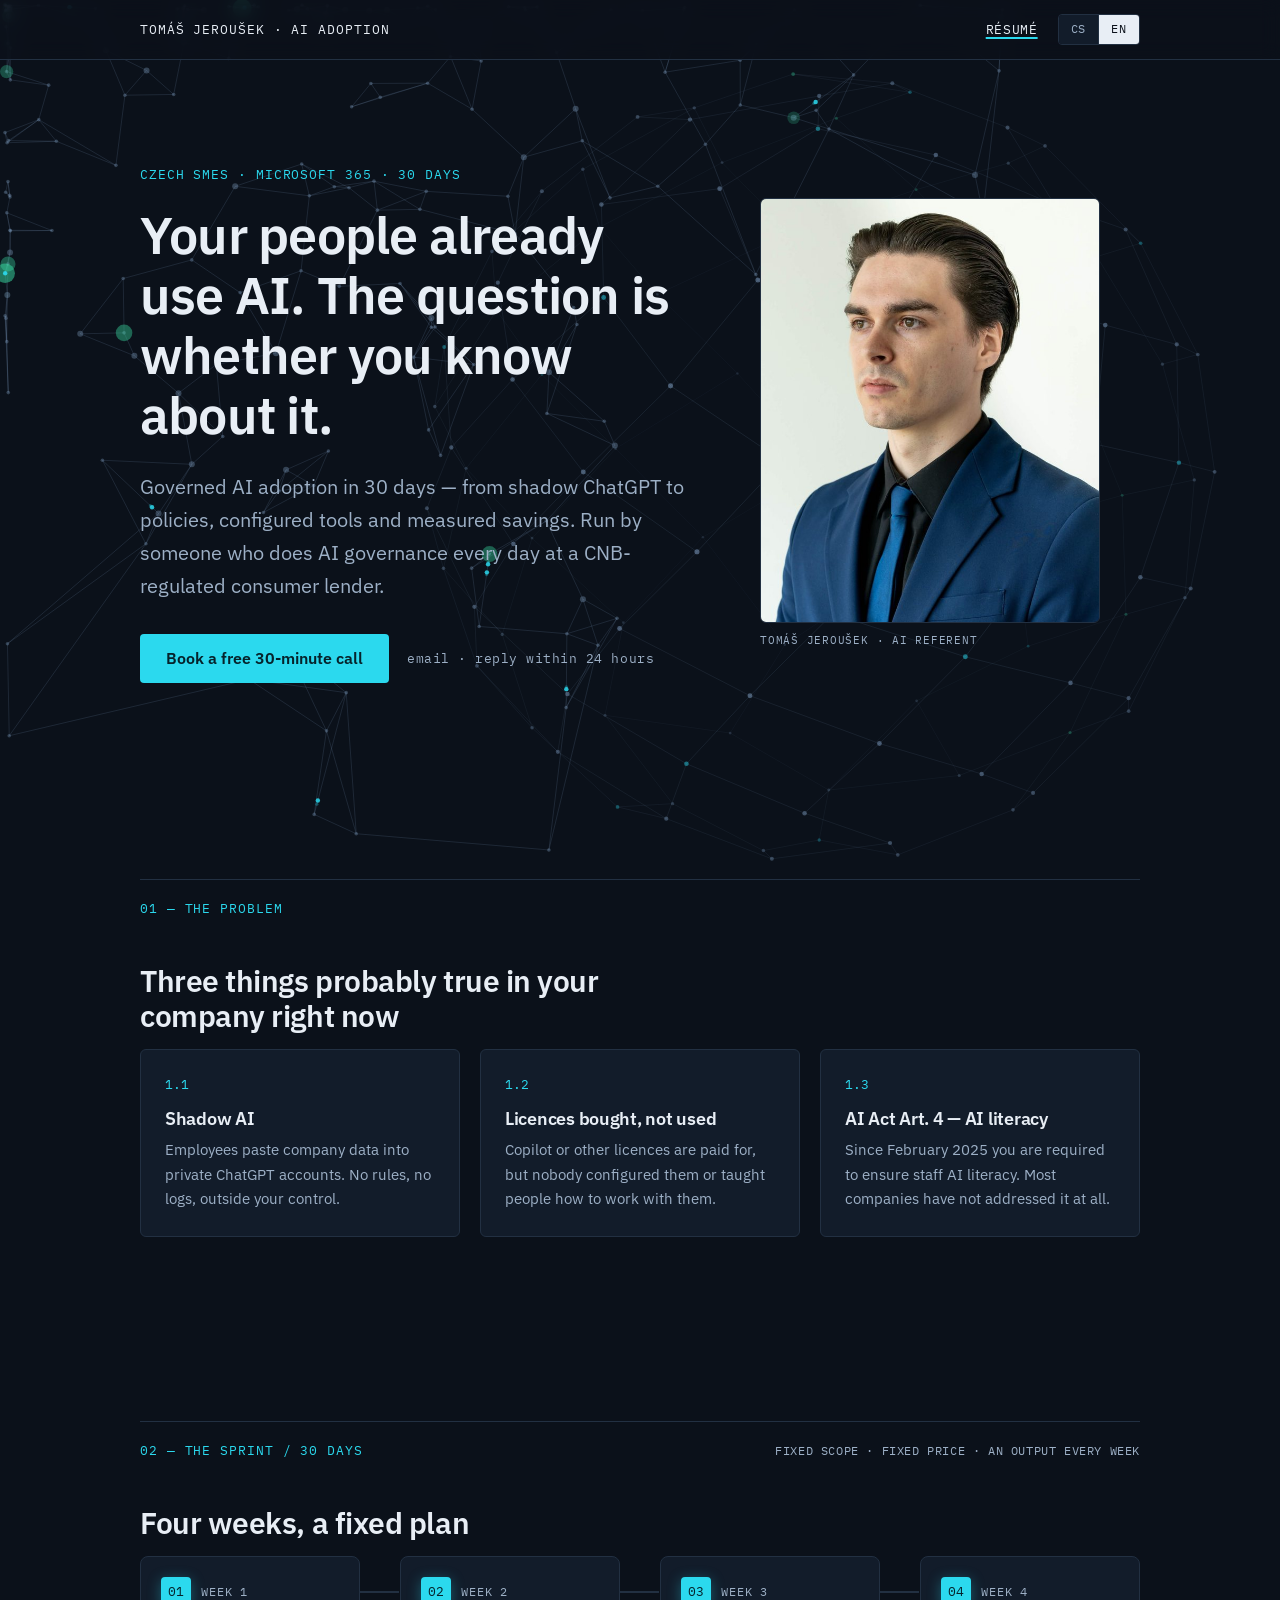
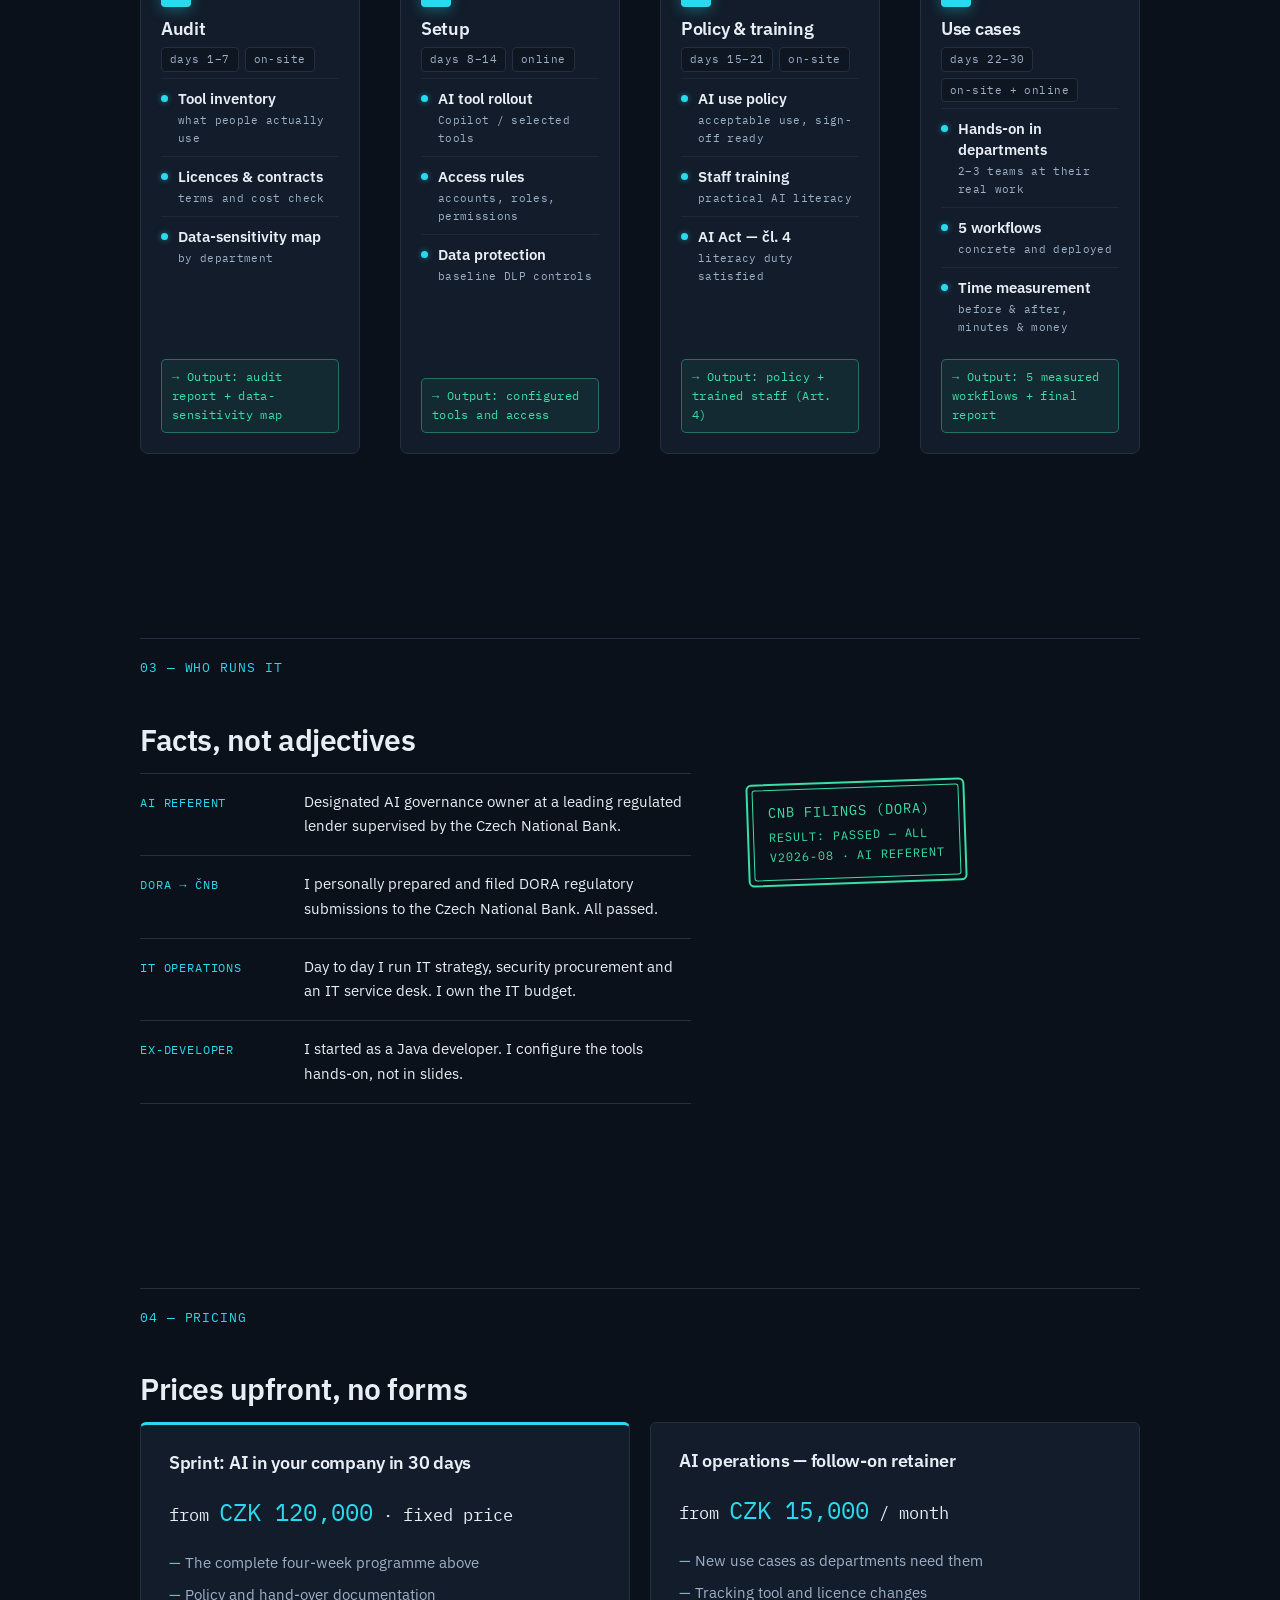
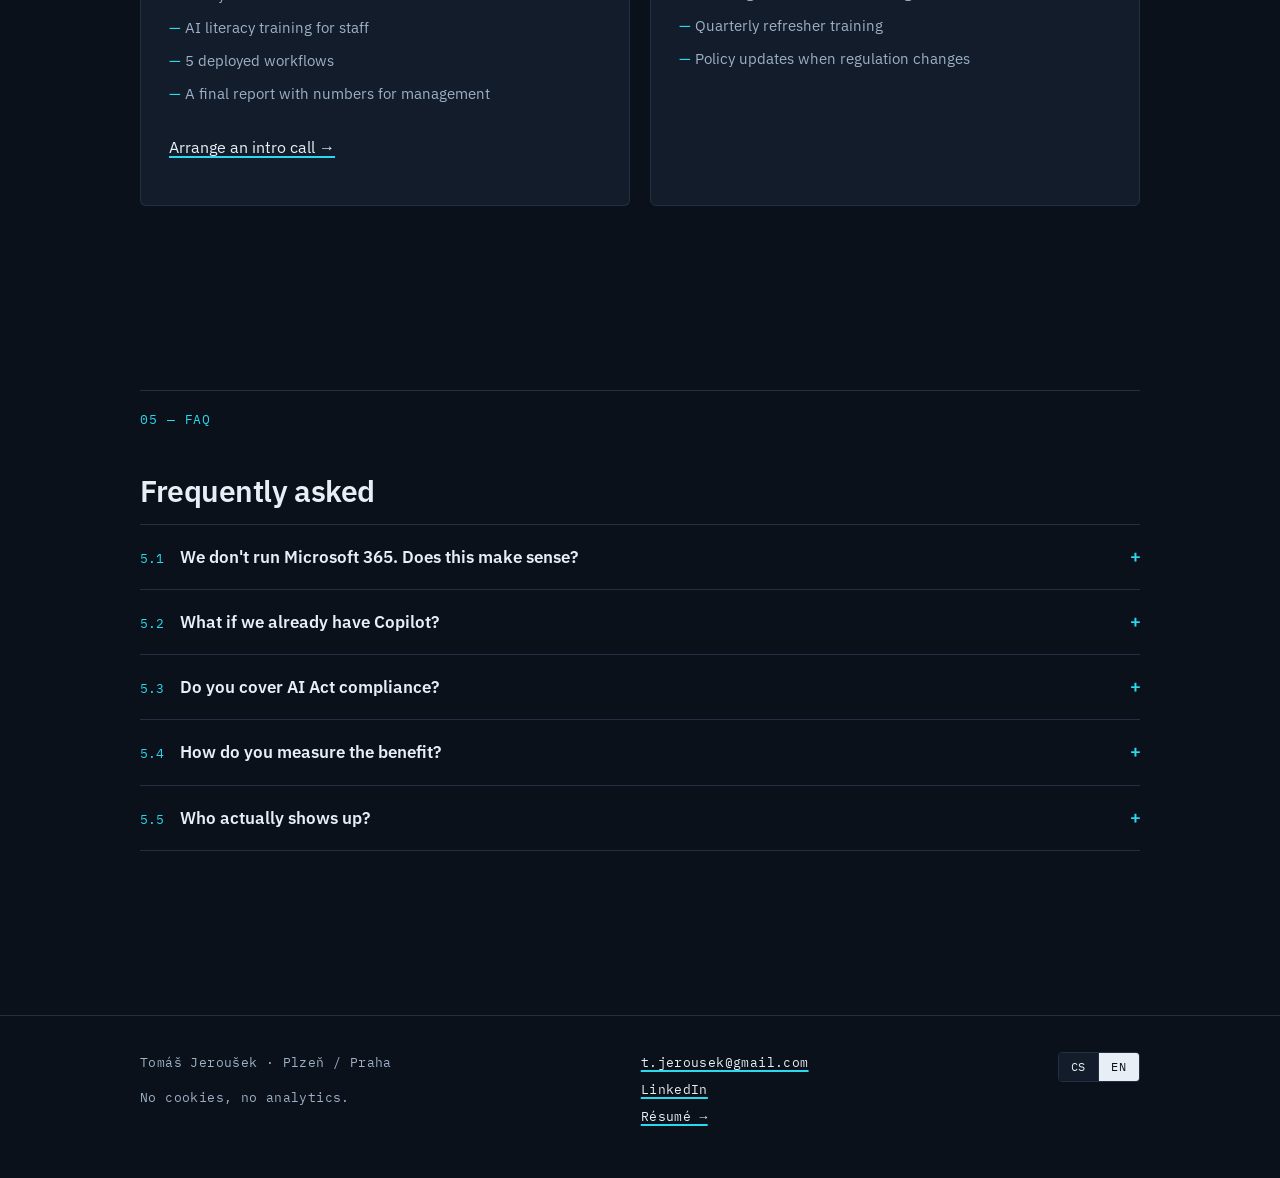
==== commit ba875af4: "Richer pipeline cards and a rotating wireframe globe Per the owner's reference: stage cards now carr" ====
--- a/en/index.html
+++ b/en/index.html
@@ -141,6 +141,7 @@
       <div class="container">
         <div class="section-head">
           <span class="label"><span lang="cs">02 — Sprint / 30 dní</span><span lang="en">02 — The sprint / 30 days</span></span>
+          <span class="head-note"><span lang="cs">pevný rozsah · pevná cena · výstup každý týden</span><span lang="en">fixed scope · fixed price · an output every week</span></span>
         </div>
         <h2 id="h-sprint"><span lang="cs">Čtyři týdny, pevný plán</span><span lang="en">Four weeks, a fixed plan</span></h2>
         <ol class="timeline pipeline">
@@ -150,13 +151,32 @@
               <span class="stage-week"><span lang="cs">Týden 1</span><span lang="en">Week 1</span></span>
             </div>
             <h3>Audit</h3>
+            <p class="chips"><span class="chip"><span lang="cs">den 1–7</span><span lang="en">days 1–7</span></span><span class="chip"><span lang="cs">u vás</span><span lang="en">on-site</span></span></p>
             <ul class="stage-list">
-              <li lang="cs">Inventura nástrojů, které lidé reálně používají</li>
-              <li lang="en">Inventory of the tools people actually use</li>
-              <li lang="cs">Kontrola licencí a smluvních podmínek</li>
-              <li lang="en">Licence and contract-terms check</li>
-              <li lang="cs">Mapa citlivosti dat podle oddělení</li>
-              <li lang="en">Data-sensitivity map by department</li>
+              <li class="srow">
+                <span class="srow-dot" aria-hidden="true"></span>
+                <div>
+                  <strong><span lang="cs">Inventura nástrojů</span><span lang="en">Tool inventory</span></strong>
+                  <small lang="cs">co lidé reálně používají</small>
+                  <small lang="en">what people actually use</small>
+                </div>
+              </li>
+              <li class="srow">
+                <span class="srow-dot" aria-hidden="true"></span>
+                <div>
+                  <strong><span lang="cs">Licence a smlouvy</span><span lang="en">Licences &amp; contracts</span></strong>
+                  <small lang="cs">kontrola podmínek a nákladů</small>
+                  <small lang="en">terms and cost check</small>
+                </div>
+              </li>
+              <li class="srow">
+                <span class="srow-dot" aria-hidden="true"></span>
+                <div>
+                  <strong><span lang="cs">Mapa citlivosti dat</span><span lang="en">Data-sensitivity map</span></strong>
+                  <small lang="cs">podle oddělení</small>
+                  <small lang="en">by department</small>
+                </div>
+              </li>
             </ul>
             <p class="stage-out"><span lang="cs">→ Výstup: auditní zpráva + mapa citlivosti dat</span><span lang="en">→ Output: audit report + data-sensitivity map</span></p>
           </li>
@@ -166,13 +186,32 @@
               <span class="stage-week"><span lang="cs">Týden 2</span><span lang="en">Week 2</span></span>
             </div>
             <h3><span lang="cs">Nasazení</span><span lang="en">Setup</span></h3>
+            <p class="chips"><span class="chip"><span lang="cs">den 8–14</span><span lang="en">days 8–14</span></span><span class="chip">online</span></p>
             <ul class="stage-list">
-              <li lang="cs">Rollout Copilotu / vybraných AI nástrojů</li>
-              <li lang="en">Rollout of Copilot / selected AI tools</li>
-              <li lang="cs">Přístupová pravidla a řízení účtů</li>
-              <li lang="en">Access rules and account management</li>
-              <li lang="cs">Základní ochrana proti úniku dat (DLP)</li>
-              <li lang="en">Baseline data-loss prevention (DLP)</li>
+              <li class="srow">
+                <span class="srow-dot" aria-hidden="true"></span>
+                <div>
+                  <strong><span lang="cs">Rollout AI nástrojů</span><span lang="en">AI tool rollout</span></strong>
+                  <small lang="cs">Copilot / vybrané nástroje</small>
+                  <small lang="en">Copilot / selected tools</small>
+                </div>
+              </li>
+              <li class="srow">
+                <span class="srow-dot" aria-hidden="true"></span>
+                <div>
+                  <strong><span lang="cs">Přístupová pravidla</span><span lang="en">Access rules</span></strong>
+                  <small lang="cs">účty, role, oprávnění</small>
+                  <small lang="en">accounts, roles, permissions</small>
+                </div>
+              </li>
+              <li class="srow">
+                <span class="srow-dot" aria-hidden="true"></span>
+                <div>
+                  <strong><span lang="cs">Ochrana dat</span><span lang="en">Data protection</span></strong>
+                  <small lang="cs">základní DLP zabezpečení</small>
+                  <small lang="en">baseline DLP controls</small>
+                </div>
+              </li>
             </ul>
             <p class="stage-out"><span lang="cs">→ Výstup: nastavené nástroje a přístupy</span><span lang="en">→ Output: configured tools and access</span></p>
           </li>
@@ -182,13 +221,32 @@
               <span class="stage-week"><span lang="cs">Týden 3</span><span lang="en">Week 3</span></span>
             </div>
             <h3><span lang="cs">Pravidla a školení</span><span lang="en">Policy &amp; training</span></h3>
+            <p class="chips"><span class="chip"><span lang="cs">den 15–21</span><span lang="en">days 15–21</span></span><span class="chip"><span lang="cs">u vás</span><span lang="en">on-site</span></span></p>
             <ul class="stage-list">
-              <li lang="cs">Směrnice přijatelného užití AI</li>
-              <li lang="en">Acceptable-use policy for AI</li>
-              <li lang="cs">Školení AI gramotnosti pro zaměstnance</li>
-              <li lang="en">AI literacy training for staff</li>
-              <li lang="cs">Plní povinnost dle čl. 4 AI Actu</li>
-              <li lang="en">Satisfies the EU AI Act Article 4 duty</li>
+              <li class="srow">
+                <span class="srow-dot" aria-hidden="true"></span>
+                <div>
+                  <strong><span lang="cs">Směrnice užití AI</span><span lang="en">AI use policy</span></strong>
+                  <small lang="cs">přijatelné užití, k podpisu</small>
+                  <small lang="en">acceptable use, sign-off ready</small>
+                </div>
+              </li>
+              <li class="srow">
+                <span class="srow-dot" aria-hidden="true"></span>
+                <div>
+                  <strong><span lang="cs">Školení zaměstnanců</span><span lang="en">Staff training</span></strong>
+                  <small lang="cs">AI gramotnost v praxi</small>
+                  <small lang="en">practical AI literacy</small>
+                </div>
+              </li>
+              <li class="srow">
+                <span class="srow-dot" aria-hidden="true"></span>
+                <div>
+                  <strong>AI Act — čl. 4</strong>
+                  <small lang="cs">povinnost gramotnosti splněna</small>
+                  <small lang="en">literacy duty satisfied</small>
+                </div>
+              </li>
             </ul>
             <p class="stage-out"><span lang="cs">→ Výstup: směrnice + proškolený tým (čl. 4)</span><span lang="en">→ Output: policy + trained staff (Art. 4)</span></p>
           </li>
@@ -198,13 +256,32 @@
               <span class="stage-week"><span lang="cs">Týden 4</span><span lang="en">Week 4</span></span>
             </div>
             <h3>Use cases</h3>
+            <p class="chips"><span class="chip"><span lang="cs">den 22–30</span><span lang="en">days 22–30</span></span><span class="chip"><span lang="cs">u vás + online</span><span lang="en">on-site + online</span></span></p>
             <ul class="stage-list">
-              <li lang="cs">Práce ve 2–3 odděleních přímo s týmy</li>
-              <li lang="en">Hands-on work with 2–3 departments</li>
-              <li lang="cs">5 konkrétních pracovních postupů</li>
-              <li lang="en">5 concrete workflows</li>
-              <li lang="cs">Změřený ušetřený čas u každého z nich</li>
-              <li lang="en">Measured time saved for each of them</li>
+              <li class="srow">
+                <span class="srow-dot" aria-hidden="true"></span>
+                <div>
+                  <strong><span lang="cs">Práce v odděleních</span><span lang="en">Hands-on in departments</span></strong>
+                  <small lang="cs">2–3 týmy přímo u práce</small>
+                  <small lang="en">2–3 teams at their real work</small>
+                </div>
+              </li>
+              <li class="srow">
+                <span class="srow-dot" aria-hidden="true"></span>
+                <div>
+                  <strong><span lang="cs">5 pracovních postupů</span><span lang="en">5 workflows</span></strong>
+                  <small lang="cs">konkrétní, nasazené</small>
+                  <small lang="en">concrete and deployed</small>
+                </div>
+              </li>
+              <li class="srow">
+                <span class="srow-dot" aria-hidden="true"></span>
+                <div>
+                  <strong><span lang="cs">Měření času</span><span lang="en">Time measurement</span></strong>
+                  <small lang="cs">před a po, minuty a koruny</small>
+                  <small lang="en">before &amp; after, minutes &amp; money</small>
+                </div>
+              </li>
             </ul>
             <p class="stage-out"><span lang="cs">→ Výstup: 5 měřených workflow + závěrečná zpráva</span><span lang="en">→ Output: 5 measured workflows + final report</span></p>
           </li>
--- a/assets/site.css
+++ b/assets/site.css
@@ -253,13 +253,37 @@
   box-shadow: 0 3px 14px rgba(43, 217, 238, 0.35);
 }
 .stage-week { font-family: var(--mono); font-size: 0.75rem; text-transform: uppercase; letter-spacing: 0.07em; color: var(--muted); }
-.stage h3 { margin-bottom: 10px; }
+.stage h3 { margin-bottom: 8px; }
+.chips { display: flex; gap: 6px; flex-wrap: wrap; margin: 0 0 6px; }
+.chip {
+  font-family: var(--mono); font-size: 0.6875rem; letter-spacing: 0.04em;
+  color: var(--muted);
+  border: 1px solid var(--rule); border-radius: 4px;
+  padding: 2px 8px;
+  background: rgba(11, 17, 26, 0.5);
+}
 .stage-list { list-style: none; margin: 0 0 14px; padding: 0; }
-.stage-list li {
-  font-size: 0.9375rem; color: var(--muted);
-  padding-left: 16px; position: relative; margin-bottom: 6px;
-}
-.stage-list li::before { content: "—"; position: absolute; left: 0; color: var(--accent); }
+.srow {
+  display: flex; gap: 10px;
+  padding: 9px 0;
+  border-top: 1px solid rgba(34, 48, 66, 0.7);
+}
+.srow-dot {
+  flex: none; width: 7px; height: 7px; border-radius: 50%;
+  margin-top: 7px;
+  background: var(--accent);
+  box-shadow: 0 0 6px rgba(43, 217, 238, 0.5);
+}
+.srow strong { display: block; font-size: 0.9375rem; font-weight: 600; line-height: 1.4; }
+.srow small {
+  display: block;
+  font-family: var(--mono); font-size: 0.6875rem; letter-spacing: 0.03em;
+  color: var(--muted); margin-top: 2px;
+}
+.head-note {
+  font-family: var(--mono); font-size: 0.75rem; letter-spacing: 0.05em;
+  text-transform: uppercase; color: var(--muted);
+}
 .stage-out {
   margin: auto 0 0;
   font-family: var(--mono); font-size: 0.75rem; line-height: 1.55; letter-spacing: 0.03em;
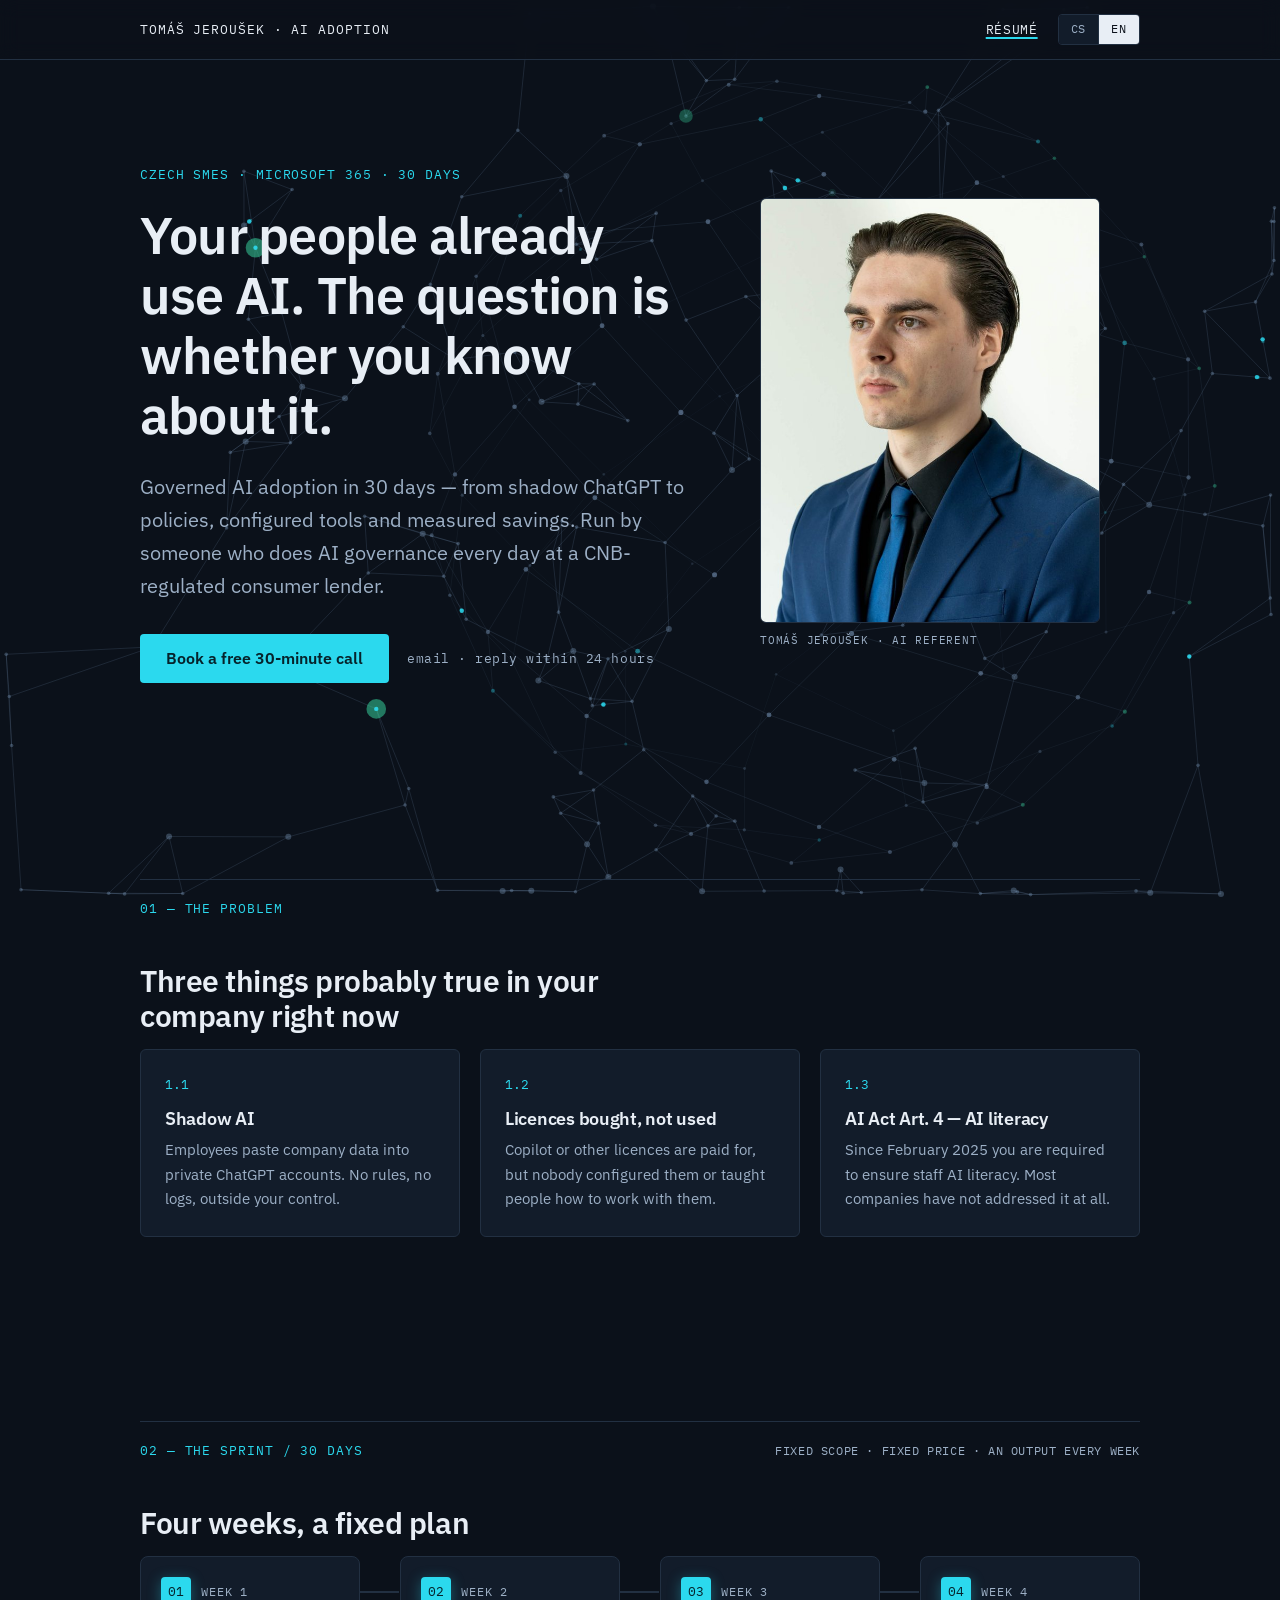
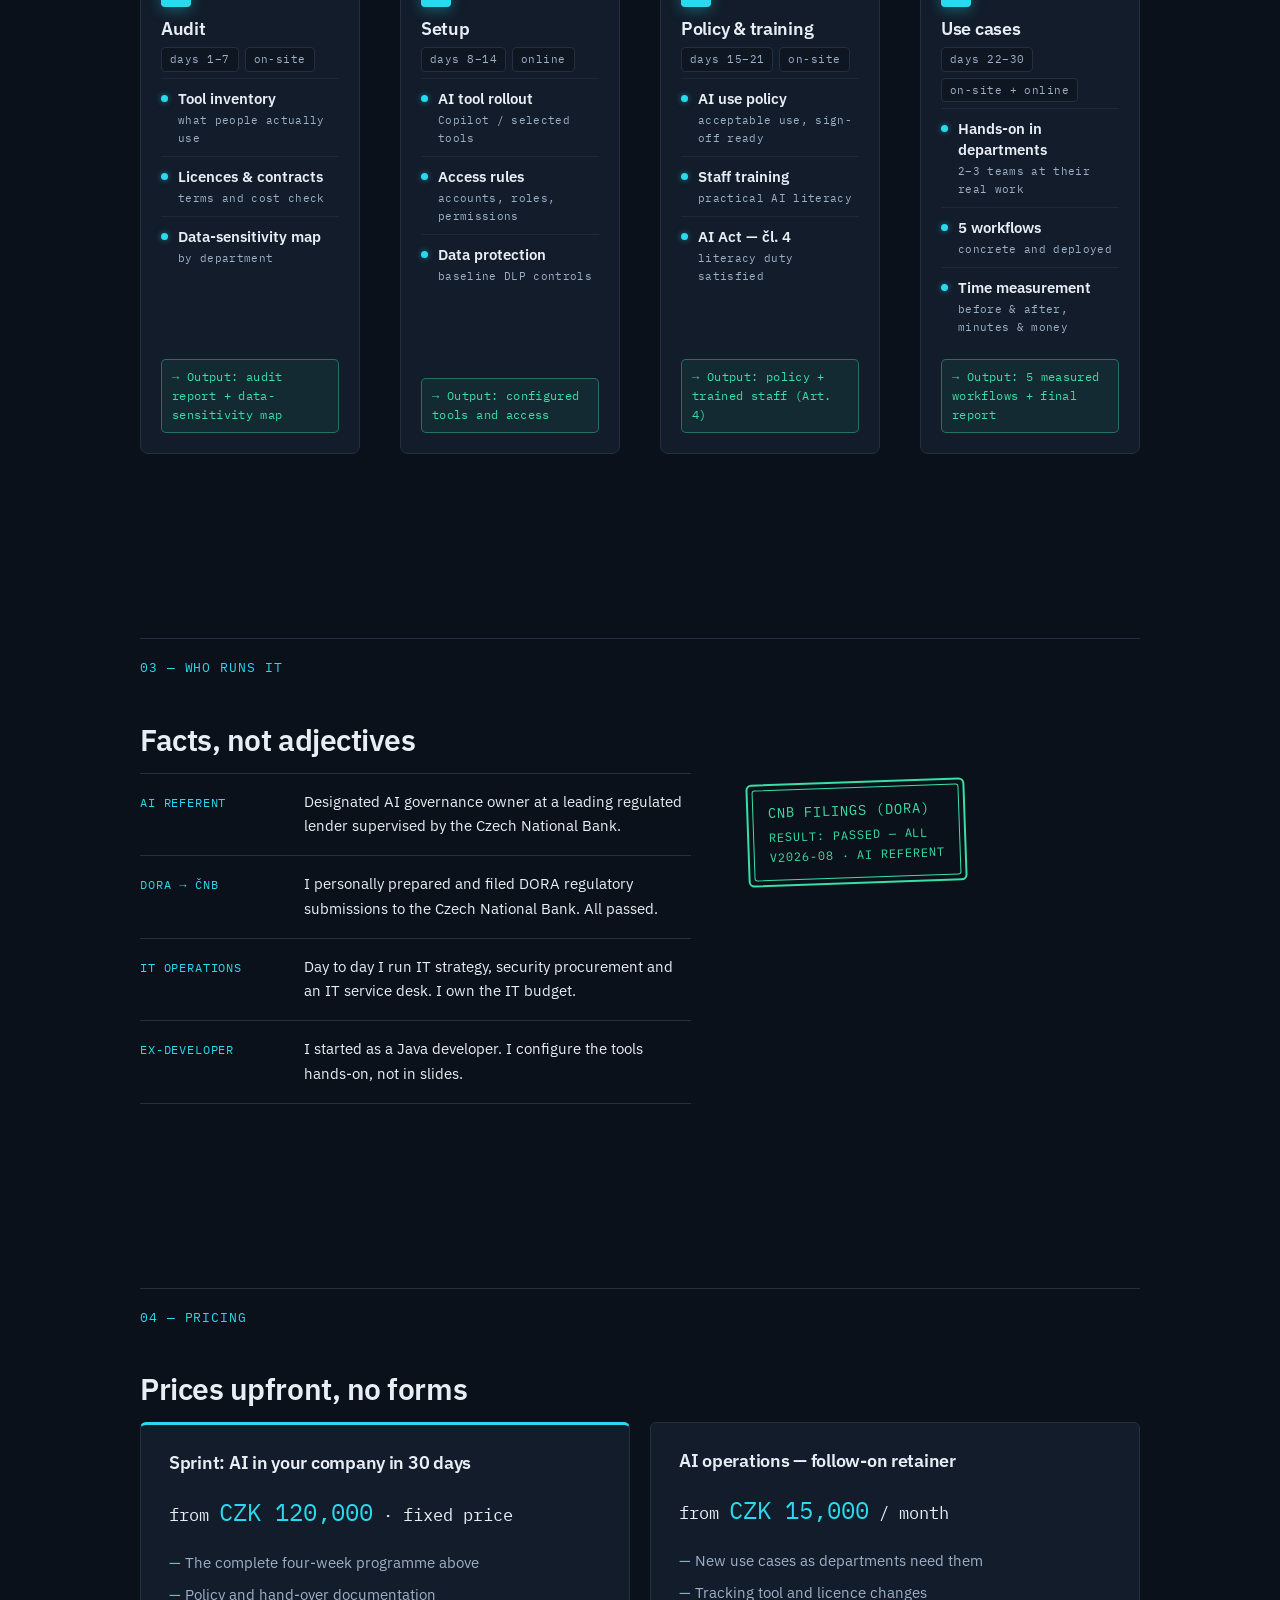
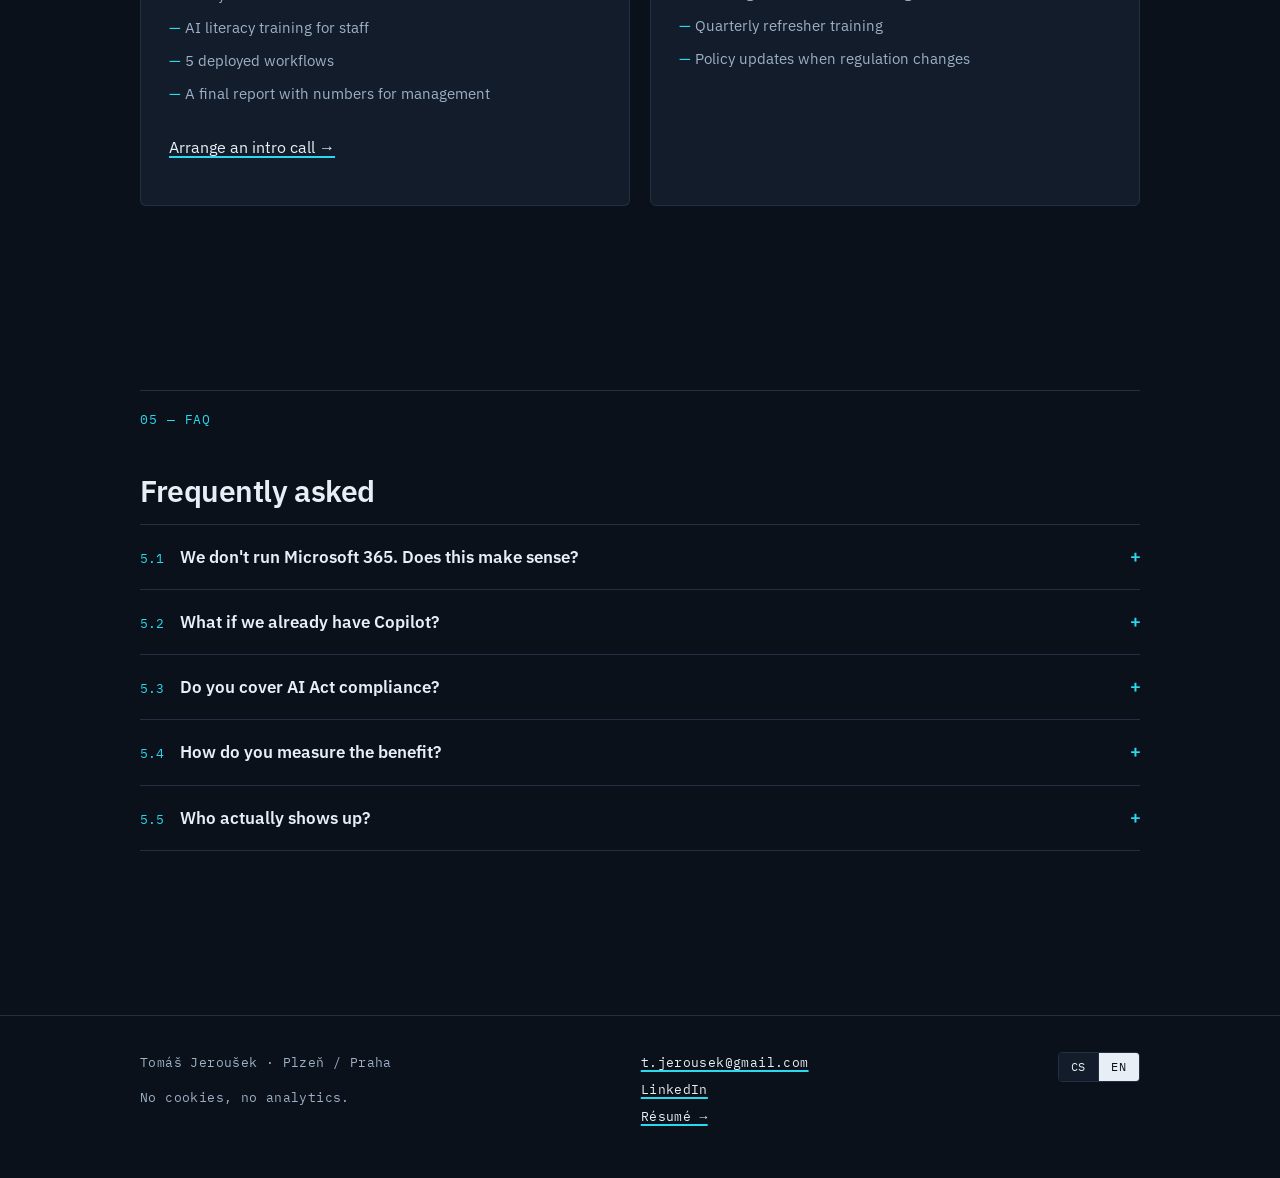
==== commit 61ed9c85: "Sequenced pipeline flow; trim current role title to Head of ITS & Innovation The sprint pipeline now" ====
--- a/en/index.html
+++ b/en/index.html
@@ -146,6 +146,7 @@
         <h2 id="h-sprint"><span lang="cs">Čtyři týdny, pevný plán</span><span lang="en">Four weeks, a fixed plan</span></h2>
         <ol class="timeline pipeline">
           <li class="stage" style="--i:0">
+            <span class="flow" aria-hidden="true"></span>
             <div class="stage-head">
               <span class="stage-num" aria-hidden="true">01</span>
               <span class="stage-week"><span lang="cs">Týden 1</span><span lang="en">Week 1</span></span>
@@ -181,6 +182,7 @@
             <p class="stage-out"><span lang="cs">→ Výstup: auditní zpráva + mapa citlivosti dat</span><span lang="en">→ Output: audit report + data-sensitivity map</span></p>
           </li>
           <li class="stage" style="--i:1">
+            <span class="flow" aria-hidden="true"></span>
             <div class="stage-head">
               <span class="stage-num" aria-hidden="true">02</span>
               <span class="stage-week"><span lang="cs">Týden 2</span><span lang="en">Week 2</span></span>
@@ -216,6 +218,7 @@
             <p class="stage-out"><span lang="cs">→ Výstup: nastavené nástroje a přístupy</span><span lang="en">→ Output: configured tools and access</span></p>
           </li>
           <li class="stage" style="--i:2">
+            <span class="flow" aria-hidden="true"></span>
             <div class="stage-head">
               <span class="stage-num" aria-hidden="true">03</span>
               <span class="stage-week"><span lang="cs">Týden 3</span><span lang="en">Week 3</span></span>
@@ -251,6 +254,7 @@
             <p class="stage-out"><span lang="cs">→ Výstup: směrnice + proškolený tým (čl. 4)</span><span lang="en">→ Output: policy + trained staff (Art. 4)</span></p>
           </li>
           <li class="stage" style="--i:3">
+            <span class="flow" aria-hidden="true"></span>
             <div class="stage-head">
               <span class="stage-num" aria-hidden="true">04</span>
               <span class="stage-week"><span lang="cs">Týden 4</span><span lang="en">Week 4</span></span>
--- a/assets/site.css
+++ b/assets/site.css
@@ -308,14 +308,63 @@
   box-shadow: 0 0 10px rgba(43, 217, 238, 0.8);
   opacity: 0;
 }
+
+/* ---- orchestrated flow: one 12s cycle, 3s per stage ----
+   The impulse sweeps down a card's edges, the card border wakes,
+   the output chip flashes, then the signal hops the connector into
+   the next card. Runs only after reveal, with motion allowed. */
+.stage .flow {
+  position: absolute; inset: 0;
+  border-radius: 8px; overflow: hidden;
+  pointer-events: none;
+}
+.flow::before, .flow::after {
+  content: ""; position: absolute; top: -15%;
+  width: 2px; height: 54px;
+  background: linear-gradient(180deg, transparent, var(--accent), transparent);
+  opacity: 0;
+}
+.flow::before { left: 0; }
+.flow::after { right: 0; }
+.timeline.will-animate.in .flow::before,
+.timeline.will-animate.in .flow::after {
+  animation: flow-sweep 12s linear infinite;
+  animation-delay: calc(var(--i) * 3s);
+}
+@keyframes flow-sweep {
+  0% { top: -15%; opacity: 0; }
+  1.5% { opacity: 1; }
+  14% { top: 112%; opacity: 1; }
+  15.5% { top: 112%; opacity: 0; }
+  100% { top: 112%; opacity: 0; }
+}
+.timeline.will-animate.in .stage {
+  animation: stage-live 12s linear infinite;
+  animation-delay: calc(var(--i) * 3s);
+}
+@keyframes stage-live {
+  0% { border-color: var(--rule); }
+  3%, 16% { border-color: rgba(43, 217, 238, 0.55); box-shadow: 0 0 24px rgba(43, 217, 238, 0.10); }
+  22%, 100% { border-color: var(--rule); box-shadow: none; }
+}
+.timeline.will-animate.in .stage-out {
+  animation: out-flash 12s linear infinite;
+  animation-delay: calc(var(--i) * 3s);
+}
+@keyframes out-flash {
+  0%, 13% { box-shadow: none; background: rgba(58, 223, 165, 0.07); }
+  16%, 19% { box-shadow: 0 0 20px rgba(58, 223, 165, 0.35); background: rgba(58, 223, 165, 0.16); }
+  25%, 100% { box-shadow: none; background: rgba(58, 223, 165, 0.07); }
+}
 .timeline.will-animate.in .stage:not(:last-child)::before {
-  animation: pipe-dot 2.4s linear infinite;
-  animation-delay: calc(var(--i) * 0.8s);
+  animation: pipe-dot 12s linear infinite;
+  animation-delay: calc(var(--i) * 3s + 2.1s);
 }
 @keyframes pipe-dot {
   0% { transform: translateX(0); opacity: 0; }
-  12% { opacity: 1; }
-  88% { opacity: 1; }
+  1% { opacity: 1; }
+  6% { transform: translateX(34px); opacity: 1; }
+  7% { transform: translateX(34px); opacity: 0; }
   100% { transform: translateX(34px); opacity: 0; }
 }
 
@@ -463,8 +512,9 @@
 }
 @keyframes pipe-dot-v {
   0% { transform: translateY(0); opacity: 0; }
-  12% { opacity: 1; }
-  88% { opacity: 1; }
+  1% { opacity: 1; }
+  6% { transform: translateY(30px); opacity: 1; }
+  7% { transform: translateY(30px); opacity: 0; }
   100% { transform: translateY(30px); opacity: 0; }
 }
 @media (max-width: 720px) {
